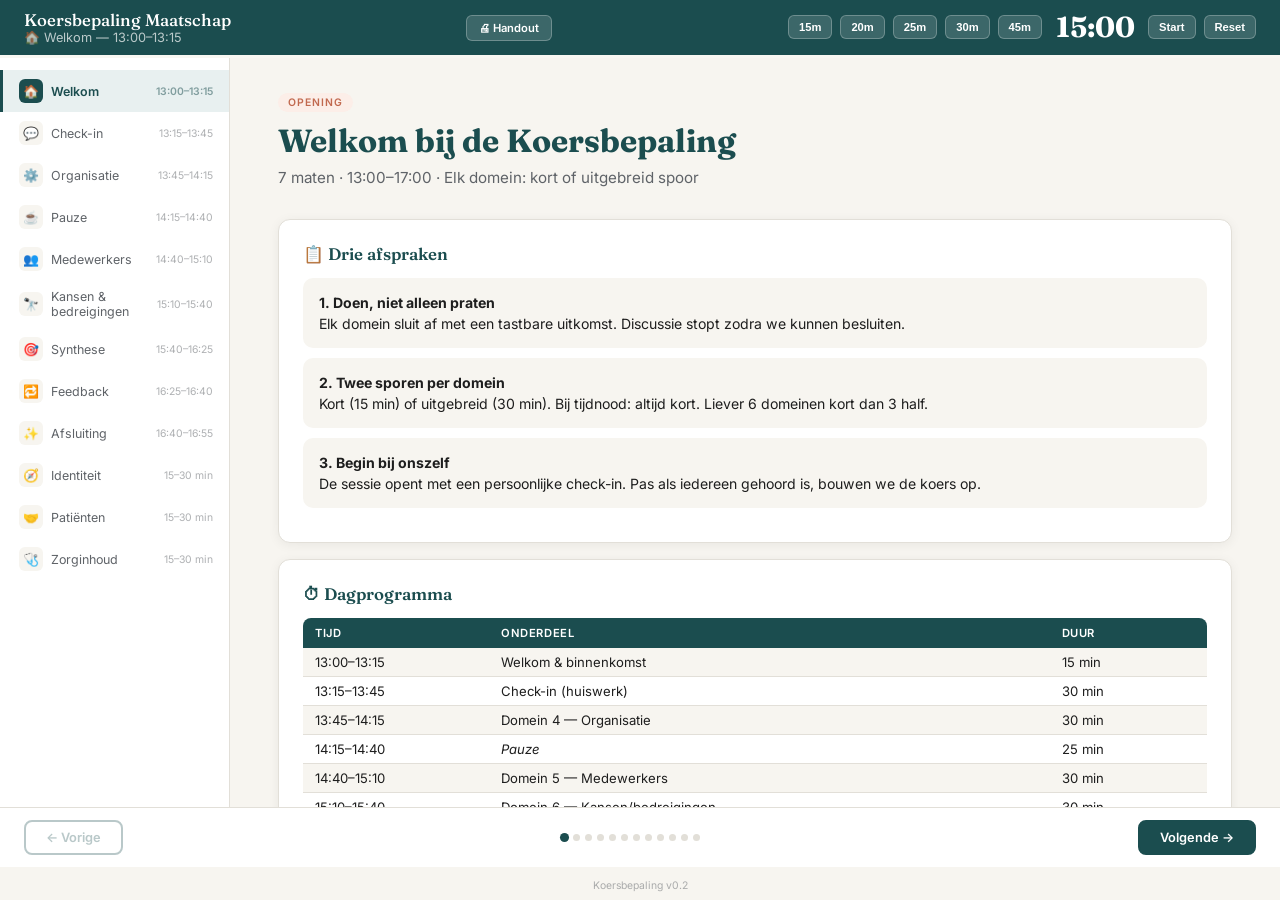
==== facilitatie-app.html @ 1324a3e9 "Move PDF handout to /api/handout.pdf to bypass Cloudflare cache Cloudflare was caching the old 404 r" ====
<!DOCTYPE html>
<html lang="nl">
<head>
<meta charset="UTF-8">
<meta name="viewport" content="width=device-width, initial-scale=1.0">
<title>Koersbepaling Maatschap</title>
<link rel="preconnect" href="https://fonts.googleapis.com">
<link href="https://fonts.googleapis.com/css2?family=Fraunces:ital,opsz,wght@0,9..144,300;0,9..144,500;0,9..144,700;1,9..144,400&family=Inter:wght@400;500;600&display=swap" rel="stylesheet">
<style>
:root {
  --bg: #F7F5F0;
  --bg-card: #FFFFFF;
  --primary: #1B4D4F;
  --primary-light: #E8F0F0;
  --accent: #C1694F;
  --accent-light: #FCEEE8;
  --text: #1E1E1E;
  --text-secondary: #5F6368;
  --border: #E2DFD8;
  --green: #2D7D46;
  --green-light: #E8F5EC;
  --red: #B83D3D;
  --red-light: #FDE8E8;
  --yellow: #B88D2D;
  --yellow-light: #FFF8E1;
  --radius: 12px;
  --shadow: 0 2px 12px rgba(0,0,0,0.06);
}
* { margin: 0; padding: 0; box-sizing: border-box; }
body {
  font-family: 'Inter', -apple-system, sans-serif;
  background: var(--bg);
  color: var(--text);
  height: 100vh;
  overflow: hidden;
  display: flex;
  flex-direction: column;
}

/* JOIN MODAL */
.modal-overlay {
  position: fixed; inset: 0; background: rgba(27,77,79,0.85);
  z-index: 10000; display: flex; align-items: center; justify-content: center;
}
.modal-overlay.hidden { display: none; }
.modal-box {
  background: white; border-radius: 20px; padding: 48px; text-align: center;
  max-width: 440px; width: 90%; box-shadow: 0 24px 64px rgba(0,0,0,0.3);
}
.modal-box h1 { font-family: 'Fraunces', serif; font-size: 1.8rem; color: var(--primary); margin-bottom: 8px; }
.modal-box p { color: var(--text-secondary); margin-bottom: 28px; font-size: 0.92rem; }
.name-grid {
  display: grid; grid-template-columns: 1fr 1fr; gap: 10px; margin-bottom: 16px;
}
.name-btn {
  padding: 14px; border-radius: 12px; border: 2px solid var(--border);
  background: white; font-family: 'Inter', sans-serif; font-size: 0.95rem;
  font-weight: 600; cursor: pointer; transition: all 0.2s;
  display: flex; align-items: center; gap: 10px; justify-content: center;
}
.name-btn:hover { border-color: var(--primary); background: var(--primary-light); }
.name-btn .dot { width: 14px; height: 14px; border-radius: 50%; flex-shrink: 0; }

/* TOP BAR */
.topbar {
  display: flex; align-items: center; justify-content: space-between;
  padding: 10px 24px; background: var(--primary); color: white; flex-shrink: 0; z-index: 100;
}
.topbar-left { display: flex; align-items: center; gap: 16px; }
.topbar-title { font-family: 'Fraunces', serif; font-size: 1.05rem; font-weight: 500; }
.topbar-section { font-size: 0.8rem; opacity: 0.7; }
.topbar-participants {
  display: flex; gap: 4px; align-items: center;
}
.participant-dot {
  width: 28px; height: 28px; border-radius: 50%; border: 2px solid rgba(255,255,255,0.4);
  display: flex; align-items: center; justify-content: center;
  font-size: 0.6rem; font-weight: 700; color: white; transition: all 0.3s;
}
.participant-dot.online { border-color: white; }
.participant-dot.offline { opacity: 0.35; }
.topbar-timer { display: flex; align-items: center; gap: 8px; }
.timer-display {
  font-family: 'Fraunces', serif; font-size: 1.8rem; font-weight: 700;
  min-width: 90px; text-align: center; line-height: 1;
}
.timer-display.warning { color: #FFB74D; }
.timer-display.danger { animation: pulse 1s ease-in-out infinite; color: #FF7043; }
@keyframes pulse { 0%,100% { opacity: 1; } 50% { opacity: 0.5; } }
.timer-btn {
  background: rgba(255,255,255,0.15); border: 1px solid rgba(255,255,255,0.25);
  color: white; padding: 5px 10px; border-radius: 6px; font-size: 0.7rem;
  font-weight: 600; cursor: pointer; transition: background 0.2s;
}
.timer-btn:hover { background: rgba(255,255,255,0.25); }
.timer-btn.active { background: var(--accent); border-color: var(--accent); }

/* PROGRESS BAR */
.progress-bar { height: 3px; background: rgba(255,255,255,0.15); flex-shrink: 0; }
.progress-fill { height: 100%; background: linear-gradient(90deg, #81C784, #FFB74D, #FF7043); transition: width 0.3s; }

/* MAIN */
.main { display: flex; flex: 1; overflow: hidden; }

/* SIDEBAR */
.sidebar {
  width: 230px; background: var(--bg-card); border-right: 1px solid var(--border);
  overflow-y: auto; flex-shrink: 0; padding: 12px 0;
}
.sidebar-item {
  display: flex; align-items: center; gap: 8px; padding: 9px 16px; cursor: pointer;
  transition: all 0.2s; font-size: 0.78rem; color: var(--text-secondary);
  border-left: 3px solid transparent;
}
.sidebar-item:hover { background: var(--primary-light); color: var(--primary); }
.sidebar-item.active { background: var(--primary-light); color: var(--primary); font-weight: 600; border-left-color: var(--primary); }
.sidebar-icon {
  width: 24px; height: 24px; border-radius: 6px; display: flex; align-items: center;
  justify-content: center; font-size: 0.8rem; flex-shrink: 0; background: var(--bg);
}
.sidebar-item.active .sidebar-icon { background: var(--primary); color: white; }
.sidebar-time { margin-left: auto; font-size: 0.65rem; opacity: 0.5; white-space: nowrap; }

/* CONTENT */
.content {
  flex: 1; overflow-y: auto; padding: 32px 48px; scroll-behavior: smooth;
}
.content::-webkit-scrollbar { width: 5px; }
.content::-webkit-scrollbar-thumb { background: var(--border); border-radius: 3px; }
.section-badge {
  display: inline-block; font-size: 0.65rem; font-weight: 600; text-transform: uppercase;
  letter-spacing: 0.1em; color: var(--accent); background: var(--accent-light);
  padding: 3px 10px; border-radius: 20px; margin-bottom: 10px;
}
.section-title {
  font-family: 'Fraunces', serif; font-size: 2rem; font-weight: 700;
  color: var(--primary); line-height: 1.2; margin-bottom: 6px;
}
.section-subtitle {
  font-size: 0.95rem; color: var(--text-secondary); line-height: 1.6;
  margin-bottom: 28px; max-width: 620px;
}

/* CARDS */
.card {
  background: var(--bg-card); border: 1px solid var(--border); border-radius: var(--radius);
  padding: 24px; margin-bottom: 16px; box-shadow: var(--shadow);
}
.card-title {
  font-family: 'Fraunces', serif; font-size: 1.05rem; font-weight: 600;
  color: var(--primary); margin-bottom: 14px; display: flex; align-items: center; gap: 8px;
}

/* SPOOR TOGGLE */
.spoor-toggle {
  display: flex; border-radius: 8px; overflow: hidden; border: 2px solid var(--primary); width: fit-content; margin-bottom: 20px;
}
.spoor-btn {
  padding: 8px 20px; border: none; cursor: pointer; font-family: 'Inter', sans-serif;
  font-size: 0.8rem; font-weight: 600; background: white; color: var(--primary); transition: all 0.2s;
}
.spoor-btn.active { background: var(--primary); color: white; }
.spoor-content { display: none; }
.spoor-content.active { display: block; }

/* STELLING */
.stelling {
  background: var(--bg); border-radius: 10px; padding: 14px 16px; margin-bottom: 10px;
  display: flex; align-items: center; gap: 14px; font-size: 0.88rem; line-height: 1.5;
}
.stelling-text { flex: 1; }
.vote-btns { display: flex; gap: 3px; flex-shrink: 0; }
.vote-btn {
  width: 40px; height: 36px; border-radius: 8px; border: 1px solid var(--border);
  background: white; cursor: pointer; font-size: 0.85rem; display: flex;
  flex-direction: column; align-items: center; justify-content: center;
  transition: all 0.15s; gap: 1px; line-height: 1;
}
.vote-btn:hover { transform: scale(1.1); }
.vote-btn .vote-count { font-size: 0.55rem; font-weight: 700; color: var(--text-secondary); }
.vote-btn.flash-up { background: var(--green-light); border-color: var(--green); }
.vote-btn.flash-down { background: var(--red-light); border-color: var(--red); }
.vote-btn.flash-side { background: var(--yellow-light); border-color: var(--yellow); }

/* STEPS */
.steps { list-style: none; counter-reset: step; }
.steps li {
  counter-increment: step; padding: 8px 0 8px 40px; position: relative;
  font-size: 0.88rem; line-height: 1.6; border-left: 2px solid var(--border); margin-left: 12px;
}
.steps li:last-child { border-left-color: transparent; }
.steps li::before {
  content: counter(step); position: absolute; left: -1px; top: 6px;
  transform: translateX(-50%); width: 24px; height: 24px; background: var(--primary);
  color: white; border-radius: 50%; font-size: 0.7rem; font-weight: 700;
  display: flex; align-items: center; justify-content: center;
}

/* PRINCIPLE BOX */
.principle-box {
  background: var(--primary-light); border: 2px dashed var(--primary);
  border-radius: var(--radius); padding: 16px 20px; margin-top: 14px;
}
.principle-box label {
  display: block; font-size: 0.7rem; font-weight: 600; text-transform: uppercase;
  letter-spacing: 0.08em; color: var(--primary); margin-bottom: 6px;
}
.principle-input {
  width: 100%; border: none; background: transparent; font-family: 'Fraunces', serif;
  font-size: 1rem; color: var(--primary); outline: none; resize: vertical; min-height: 50px; line-height: 1.5;
}
.principle-input::placeholder { color: rgba(27,77,79,0.3); }

/* SMART TABLE */
.smart-table { width: 100%; border-collapse: collapse; font-size: 0.82rem; }
.smart-table th {
  background: var(--primary); color: white; padding: 8px 12px; text-align: left;
  font-weight: 600; font-size: 0.7rem; text-transform: uppercase; letter-spacing: 0.05em;
}
.smart-table th:first-child { border-radius: 8px 0 0 0; }
.smart-table th:last-child { border-radius: 0 8px 0 0; }
.smart-table td { padding: 6px 12px; border-bottom: 1px solid var(--border); }
.smart-table td input {
  width: 100%; border: none; background: transparent; font-family: 'Inter', sans-serif;
  font-size: 0.82rem; padding: 3px 0; outline: none;
}
.smart-table td input:focus { background: var(--primary-light); border-radius: 4px; padding: 3px 5px; margin: -3px -5px; }
.smart-table tr:nth-child(even) td { background: var(--bg); }

/* NAVIGATION */
.nav-bar {
  display: flex; align-items: center; justify-content: space-between;
  padding: 12px 24px; background: var(--bg-card); border-top: 1px solid var(--border); flex-shrink: 0;
}
.nav-btn {
  display: flex; align-items: center; gap: 6px; padding: 8px 20px; border-radius: 8px;
  border: 2px solid var(--primary); background: white; color: var(--primary);
  font-family: 'Inter', sans-serif; font-size: 0.8rem; font-weight: 600; cursor: pointer; transition: all 0.2s;
}
.nav-btn:hover { background: var(--primary-light); }
.nav-btn.primary { background: var(--primary); color: white; }
.nav-btn.primary:hover { background: #164042; }
.nav-btn:disabled { opacity: 0.3; cursor: not-allowed; }
.nav-dots { display: flex; gap: 5px; }
.nav-dot {
  width: 7px; height: 7px; border-radius: 50%; background: var(--border); cursor: pointer; transition: all 0.2s;
}
.nav-dot.active { background: var(--primary); transform: scale(1.3); }

/* STICKY NOTES */
.sticky-zone {
  display: flex; flex-wrap: wrap; gap: 10px; padding: 14px;
  background: var(--bg); border-radius: var(--radius); min-height: 100px; margin-top: 10px;
}
.sticky-note {
  width: 150px; min-height: 100px; padding: 10px; border-radius: 3px;
  font-size: 0.75rem; line-height: 1.4; box-shadow: 2px 2px 6px rgba(0,0,0,0.1);
  position: relative; display: flex; flex-direction: column;
}
.sticky-note .sticky-author {
  font-size: 0.6rem; font-weight: 700; margin-bottom: 4px; opacity: 0.7;
}
.sticky-note textarea {
  width: 100%; flex: 1; min-height: 60px; border: none; background: transparent;
  font-family: 'Inter', sans-serif; font-size: 0.75rem; resize: none; outline: none; line-height: 1.4;
}
.sticky-note .sticky-delete {
  position: absolute; top: 2px; right: 4px; background: none; border: none;
  font-size: 0.7rem; cursor: pointer; opacity: 0.3; color: inherit;
}
.sticky-note .sticky-delete:hover { opacity: 0.8; }
.sticky-add {
  width: 150px; min-height: 100px; border: 2px dashed var(--border); border-radius: 3px;
  display: flex; align-items: center; justify-content: center; cursor: pointer;
  font-size: 1.5rem; color: var(--border); transition: all 0.2s;
}
.sticky-add:hover { border-color: var(--primary); color: var(--primary); }

/* FLOW STEPS */
.flow-step {
  position: relative; padding-left: 40px; margin-bottom: 0;
}
.flow-step::before {
  content: attr(data-step); position: absolute; left: 0; top: 0;
  width: 30px; height: 30px; border-radius: 50%; background: var(--primary);
  color: white; font-size: 0.75rem; font-weight: 700;
  display: flex; align-items: center; justify-content: center;
}
.flow-step.step-done::before { background: var(--green); content: '✓'; }
.flow-connector {
  width: 2px; height: 24px; background: var(--border); margin-left: 14px;
}
.flow-connector.active { background: var(--primary); }
.tension-card {
  background: var(--accent-light); border: 1px solid #E8C4B5; border-radius: var(--radius);
  padding: 16px 20px; margin-bottom: 10px;
}
.tension-card .tension-label {
  font-size: 0.7rem; font-weight: 600; text-transform: uppercase; letter-spacing: 0.08em;
  color: var(--accent); margin-bottom: 6px;
}
.principle-split {
  display: grid; grid-template-columns: 1fr 1fr; gap: 16px;
}
.principle-card {
  border-radius: var(--radius); padding: 20px; border: 2px dashed;
}
.principle-card.org { background: var(--primary-light); border-color: var(--primary); }
.principle-card.fin { background: var(--yellow-light); border-color: var(--yellow); }
.principle-card.mw-wg { background: var(--accent-light); border-color: var(--accent); }
.principle-card.mw-on { background: var(--green-light); border-color: var(--green); }
.principle-card.kb-int { background: var(--primary-light); border-color: var(--primary); }
.principle-card.kb-ext { background: var(--accent-light); border-color: var(--accent); }
.principle-card label {
  display: block; font-size: 0.7rem; font-weight: 600; text-transform: uppercase;
  letter-spacing: 0.08em; margin-bottom: 6px;
}
.principle-card.org label { color: var(--primary); }
.principle-card.fin label { color: var(--yellow); }
.principle-card.mw-wg label { color: var(--accent); }
.principle-card.mw-on label { color: var(--green); }
.principle-card.kb-int label { color: var(--primary); }
.principle-card.kb-ext label { color: var(--accent); }
.principle-card textarea {
  width: 100%; border: none; background: transparent; font-family: 'Fraunces', serif;
  font-size: 1rem; outline: none; resize: vertical; min-height: 50px; line-height: 1.5;
}
.principle-card.org textarea { color: var(--primary); }
.principle-card.fin textarea { color: #7A6520; }
.principle-card.mw-wg textarea { color: var(--accent); }
.principle-card.mw-on textarea { color: var(--green); }
.principle-card.kb-int textarea { color: var(--primary); }
.principle-card.kb-ext textarea { color: var(--accent); }
.mini-smart { width: 100%; border-collapse: collapse; font-size: 0.8rem; margin-top: 10px; }
.mini-smart th {
  background: var(--accent); color: white; padding: 7px 10px; text-align: left;
  font-weight: 600; font-size: 0.68rem; text-transform: uppercase; letter-spacing: 0.04em;
}
.mini-smart th:first-child { border-radius: 6px 0 0 0; }
.mini-smart th:last-child { border-radius: 0 6px 0 0; }
.mini-smart td { padding: 5px 10px; border-bottom: 1px solid var(--border); }
.mini-smart td input {
  width: 100%; border: none; background: transparent; font-family: 'Inter', sans-serif;
  font-size: 0.8rem; padding: 2px 0; outline: none;
}
.mini-smart td input:focus { background: var(--accent-light); border-radius: 3px; padding: 2px 4px; }
.vote-hint {
  display: inline-block; font-size: 0.68rem; color: var(--text-secondary); background: var(--bg);
  padding: 3px 8px; border-radius: 6px; margin-bottom: 10px;
}

/* PAUZE */
.pauze-screen {
  display: flex; flex-direction: column; align-items: center; justify-content: center;
  min-height: 50vh; text-align: center;
}
.pauze-icon { font-size: 3.5rem; margin-bottom: 20px; }
.pauze-title { font-family: 'Fraunces', serif; font-size: 2.5rem; font-weight: 700; color: var(--primary); margin-bottom: 10px; }
.pauze-sub { font-size: 1.1rem; color: var(--text-secondary); }

/* CHECKIN GRID */
.checkin-grid { display: grid; grid-template-columns: repeat(auto-fill, minmax(260px, 1fr)); gap: 14px; margin-top: 14px; }
.checkin-q { background: var(--bg); border-radius: 10px; padding: 16px; }
.checkin-q .q-num { font-family: 'Fraunces', serif; font-size: 1.3rem; font-weight: 700; color: var(--accent); margin-bottom: 4px; }
.checkin-q .q-text { font-size: 0.85rem; line-height: 1.5; color: var(--text-secondary); }

/* REMINDER */
.reminder {
  display: flex; align-items: flex-start; gap: 10px; padding: 14px 16px;
  background: var(--yellow-light); border-radius: 10px; border-left: 4px solid var(--yellow);
  font-size: 0.82rem; line-height: 1.5; margin-bottom: 16px;
}
.reminder-icon { font-size: 1.1rem; flex-shrink: 0; margin-top: 1px; }

/* OUTCOME BOX */
.outcome-box {
  background: var(--green-light); border-radius: 10px; padding: 14px 16px; margin-top: 16px;
  display: flex; align-items: flex-start; gap: 8px;
}
.outcome-box .outcome-icon { font-size: 1rem; flex-shrink: 0; margin-top: 2px; }
.outcome-box .outcome-text { font-size: 0.84rem; line-height: 1.5; color: var(--green); font-weight: 500; }

/* BEEP OVERLAY */
.beep-overlay {
  display: none; position: fixed; inset: 0; background: rgba(193,105,79,0.92);
  z-index: 9999; flex-direction: column; align-items: center; justify-content: center;
  color: white; cursor: pointer;
}
.beep-overlay.show { display: flex; }
.beep-overlay .beep-text { font-family: 'Fraunces', serif; font-size: 2.5rem; font-weight: 700; margin-bottom: 10px; }
.beep-overlay .beep-sub { font-size: 1rem; opacity: 0.8; }

/* LIVE INDICATOR */
.live-dot {
  width: 8px; height: 8px; border-radius: 50%; background: #4CAF50; display: inline-block;
  margin-right: 6px; animation: livePulse 2s ease-in-out infinite;
}
@keyframes livePulse { 0%,100% { opacity: 1; } 50% { opacity: 0.4; } }

/* RESPONSIVE — TABLET (iPad) */
@media (max-width: 1024px) {
  .sidebar { width: 180px; }
  .sidebar-item { font-size: 0.72rem; padding: 8px 12px; }
  .sidebar-time { display: none; }
  .content { padding: 24px 28px; }
}

@media (max-width: 900px) {
  .sidebar { display: none; }
  .content { padding: 20px; }
  .section-title { font-size: 1.6rem; }
  .timer-display { font-size: 1.4rem; }
}

/* RESPONSIVE — SMALL TABLET / LARGE PHONE */
@media (max-width: 768px) {
  .content [style*="grid-template-columns"] { grid-template-columns: 1fr !important; }
  .topbar { padding: 8px 14px; flex-wrap: wrap; gap: 6px; }
  .topbar-left { min-width: 0; }
  .topbar-title { font-size: 0.9rem; white-space: nowrap; overflow: hidden; text-overflow: ellipsis; max-width: 180px; }
  .topbar-section { font-size: 0.7rem; white-space: nowrap; overflow: hidden; text-overflow: ellipsis; max-width: 200px; }
  .topbar-timer { gap: 4px; flex-wrap: wrap; justify-content: flex-end; }
  .timer-btn { padding: 4px 8px; font-size: 0.65rem; }
  .timer-display { font-size: 1.2rem; min-width: 70px; }

  .content { padding: 16px; }
  .section-title { font-size: 1.4rem; margin-bottom: 4px; }
  .section-subtitle { font-size: 0.85rem; margin-bottom: 18px; }

  .card { padding: 16px; margin-bottom: 12px; }
  .card-title { font-size: 0.95rem; margin-bottom: 10px; }

  .stelling { padding: 10px 12px; gap: 10px; font-size: 0.82rem; flex-wrap: wrap; }
  .vote-btns { width: 100%; justify-content: flex-start; gap: 6px; }
  .vote-btn { width: 52px; height: 32px; flex-direction: row; gap: 4px; }

  .principle-split { grid-template-columns: 1fr; }
  .principle-card { padding: 14px; }

  .sticky-note { width: 130px; min-height: 85px; }
  .sticky-add { width: 130px; min-height: 85px; }
  .sticky-zone { padding: 10px; gap: 8px; }

  .smart-table { font-size: 0.72rem; }
  .smart-table th { padding: 6px 8px; font-size: 0.62rem; }
  .smart-table td { padding: 4px 8px; }
  .smart-table td input { font-size: 0.72rem; }

  .mini-smart { font-size: 0.7rem; }
  .mini-smart th { padding: 5px 6px; font-size: 0.6rem; }
  .mini-smart td { padding: 4px 6px; }
  .mini-smart td input { font-size: 0.7rem; }

  .nav-bar { padding: 10px 14px; }
  .nav-btn { padding: 7px 14px; font-size: 0.75rem; }
  .nav-dots { gap: 4px; }
  .nav-dot { width: 6px; height: 6px; }

  .checkin-grid { grid-template-columns: 1fr 1fr; gap: 10px; }

  .reminder { padding: 10px 12px; font-size: 0.78rem; }

  .flow-step { padding-left: 34px; }
  .flow-step::before { width: 26px; height: 26px; font-size: 0.7rem; }
  .flow-connector { margin-left: 12px; }

  .pauze-title { font-size: 1.8rem; }
  .pauze-icon { font-size: 2.5rem; }
}

/* RESPONSIVE — PHONE */
@media (max-width: 480px) {
  body { height: 100dvh; }
  .content [style*="padding-left:40px"] { padding-left: 10px !important; }
  .content [style*="padding-left: 40px"] { padding-left: 10px !important; }

  .topbar { padding: 6px 10px; }
  .topbar-title { font-size: 0.8rem; max-width: 130px; }
  .topbar-section { font-size: 0.65rem; max-width: 150px; }
  .topbar-timer { gap: 3px; }
  .timer-btn { padding: 3px 6px; font-size: 0.6rem; border-radius: 4px; }
  .timer-display { font-size: 1.1rem; min-width: 60px; }

  .content { padding: 12px 10px; }
  .section-badge { font-size: 0.6rem; padding: 2px 8px; }
  .section-title { font-size: 1.2rem; }
  .section-subtitle { font-size: 0.8rem; margin-bottom: 14px; }

  .card { padding: 12px; border-radius: 10px; }
  .card-title { font-size: 0.88rem; gap: 6px; }

  .stelling { padding: 10px; gap: 8px; font-size: 0.78rem; border-radius: 8px; }
  .stelling-text { font-size: 0.78rem; }
  .vote-btn { width: 48px; height: 30px; border-radius: 6px; font-size: 0.75rem; }

  .spoor-toggle { width: 100%; }
  .spoor-btn { flex: 1; padding: 8px 12px; font-size: 0.75rem; text-align: center; }

  .principle-box { padding: 12px 14px; }
  .principle-input { font-size: 0.9rem; min-height: 40px; }

  .sticky-note { width: 110px; min-height: 75px; padding: 8px; }
  .sticky-note textarea { font-size: 0.7rem; min-height: 50px; }
  .sticky-add { width: 110px; min-height: 75px; font-size: 1.2rem; }
  .sticky-zone { padding: 8px; gap: 6px; min-height: 80px; }

  .smart-table-wrap { overflow-x: auto; -webkit-overflow-scrolling: touch; margin: 0 -12px; padding: 0 12px; }
  .smart-table { min-width: 500px; }

  .steps li { padding: 6px 0 6px 34px; font-size: 0.8rem; }
  .steps li::before { width: 22px; height: 22px; font-size: 0.65rem; }

  .nav-bar { padding: 8px 10px; gap: 6px; }
  .nav-btn { padding: 6px 12px; font-size: 0.7rem; border-width: 1.5px; }
  .nav-dots { gap: 3px; overflow: hidden; max-width: 120px; flex-wrap: wrap; justify-content: center; }
  .nav-dot { width: 5px; height: 5px; }

  .checkin-grid { grid-template-columns: 1fr; gap: 8px; }
  .checkin-q { padding: 12px; }
  .checkin-q .q-num { font-size: 1.1rem; }
  .checkin-q .q-text { font-size: 0.8rem; }

  .reminder { gap: 8px; font-size: 0.75rem; }
  .outcome-box { padding: 10px 12px; }
  .outcome-box .outcome-text { font-size: 0.78rem; }

  .beep-overlay .beep-text { font-size: 1.8rem; }
  .beep-overlay .beep-sub { font-size: 0.85rem; }

  .pauze-title { font-size: 1.5rem; }
  .pauze-sub { font-size: 0.9rem; }
  .pauze-icon { font-size: 2rem; margin-bottom: 12px; }

  .flow-step { padding-left: 30px; }
  .flow-step::before { width: 24px; height: 24px; font-size: 0.65rem; }
  .flow-connector { margin-left: 11px; height: 18px; }
}
</style>
</head>
<body>

<!-- BEEP OVERLAY -->
<div class="beep-overlay" id="beepOverlay" onclick="dismissBeep()">
  <div class="beep-text">Tijd is om!</div>
  <div class="beep-sub">Klik om door te gaan</div>
</div>

<!-- TOP BAR -->
<div class="topbar">
  <div class="topbar-left">
    <div>
      <div class="topbar-title">Koersbepaling Maatschap</div>
      <div class="topbar-section" id="topbarSection">Welkom</div>
    </div>
  </div>
  <div style="display:flex;align-items:center;gap:12px;">
    <a href="/api/handout.pdf" target="_blank" class="timer-btn" style="background:rgba(255,255,255,0.15);color:white;text-decoration:none;padding:5px 12px;">🖨 Handout</a>
  </div>
  <div class="topbar-timer">
    <button class="timer-btn" onclick="setTimer(15)">15m</button>
    <button class="timer-btn" onclick="setTimer(20)">20m</button>
    <button class="timer-btn" onclick="setTimer(25)">25m</button>
    <button class="timer-btn" onclick="setTimer(30)">30m</button>
    <button class="timer-btn" onclick="setTimer(45)">45m</button>
    <div class="timer-display" id="timerDisplay">--:--</div>
    <button class="timer-btn" id="timerToggle" onclick="toggleTimer()">Start</button>
    <button class="timer-btn" onclick="resetTimer()">Reset</button>
  </div>
</div>
<div class="progress-bar"><div class="progress-fill" id="progressFill" style="width:0%"></div></div>

<!-- MAIN -->
<div class="main">
  <div class="sidebar" id="sidebar"></div>
  <div class="content" id="content"></div>
</div>

<!-- NAV BAR -->
<div class="nav-bar">
  <button class="nav-btn" id="prevBtn" onclick="navigate(-1)">← Vorige</button>
  <div class="nav-dots" id="navDots"></div>
  <button class="nav-btn primary" id="nextBtn" onclick="navigate(1)">Volgende →</button>
</div>

<script>
const STICKY_COLORS = {
  yellow: '#FFF9C4', green: '#C8E6C9', blue: '#BBDEFB',
  pink: '#F8BBD0', orange: '#FFE0B2', purple: '#E1BEE7'
};

// ===== STATE (localStorage) =====
let currentSection = 0;
let timerSeconds = 0;
let timerRunning = false;
let timerInterval = null;
let timerOriginal = 0;
let focusedInput = null;

let state = (() => {
  try {
    const s = localStorage.getItem('heidedag-state');
    return s ? JSON.parse(s) : { votes: {}, stickies: {}, texts: {}, version: 0 };
  } catch(e) { return { votes: {}, stickies: {}, texts: {}, version: 0 }; }
})();

let serverAvailable = false;

function save() {
  localStorage.setItem('heidedag-state', JSON.stringify(state));
}

function serverPush(update) {
  fetch('/api/update', {
    method: 'POST',
    headers: { 'Content-Type': 'application/json' },
    body: JSON.stringify(update)
  }).then(r => { if (r.ok) serverAvailable = true; })
    .catch(() => { serverAvailable = false; });
}

async function initFromServer() {
  try {
    const r = await fetch('/api/state');
    if (!r.ok) return;
    const remote = await r.json();
    serverAvailable = true;
    if (Object.keys(remote.votes || {}).length || Object.keys(remote.stickies || {}).length || Object.keys(remote.texts || {}).length) {
      state = remote;
      save();
    }
  } catch(e) {
    serverAvailable = false;
  }
}

// ===== SECTIONS DATA =====
const sections = [
{
  id:'welkom', icon:'🏠', title:'Welkom', time:'13:00–13:15', minutes:15,
  render: () => `
    <div class="section-badge">Opening</div>
    <div class="section-title">Welkom bij de Koersbepaling</div>
    <div class="section-subtitle">7 maten · 13:00–17:00 · Elk domein: kort of uitgebreid spoor</div>
    <div class="card">
      <div class="card-title">📋 Drie afspraken</div>
      <div class="stelling"><div class="stelling-text"><strong>1. Doen, niet alleen praten</strong><br>Elk domein sluit af met een tastbare uitkomst. Discussie stopt zodra we kunnen besluiten.</div></div>
      <div class="stelling"><div class="stelling-text"><strong>2. Twee sporen per domein</strong><br>Kort (15 min) of uitgebreid (30 min). Bij tijdnood: altijd kort. Liever 6 domeinen kort dan 3 half.</div></div>
      <div class="stelling"><div class="stelling-text"><strong>3. Begin bij onszelf</strong><br>De sessie opent met een persoonlijke check-in. Pas als iedereen gehoord is, bouwen we de koers op.</div></div>
    </div>
    <div class="card">
      <div class="card-title">⏱ Dagprogramma</div>
      <table class="smart-table">
        <tr><th>Tijd</th><th>Onderdeel</th><th>Duur</th></tr>
        <tr><td>13:00–13:15</td><td>Welkom & binnenkomst</td><td>15 min</td></tr>
        <tr><td>13:15–13:45</td><td>Check-in (huiswerk)</td><td>30 min</td></tr>
        <tr><td>13:45–14:15</td><td>Domein 4 — Organisatie</td><td>30 min</td></tr>
        <tr><td>14:15–14:40</td><td><em>Pauze</em></td><td>25 min</td></tr>
        <tr><td>14:40–15:10</td><td>Domein 5 — Medewerkers</td><td>30 min</td></tr>
        <tr><td>15:10–15:40</td><td>Domein 6 — Kansen/bedreigingen</td><td>30 min</td></tr>
        <tr><td>15:40–16:25</td><td>Synthese & actiepunten</td><td>45 min</td></tr>
        <tr><td>16:25–16:40</td><td>Feedbackafspraken</td><td>15 min</td></tr>
        <tr><td>16:40–16:55</td><td>Afsluiting</td><td>15 min</td></tr>
        <tr style="color:var(--text-secondary);font-style:italic;"><td></td><td>Reserve: Identiteit · Patiënten · Zorginhoud</td><td>optioneel</td></tr>
      </table>
    </div>
    <div class="reminder"><span class="reminder-icon">📱</span><div>Telefoons op stil. Eén device in het midden voor audio-opname.</div></div>
`
},
{
  id:'checkin', icon:'💬', title:'Check-in', time:'13:15–13:45', minutes:30,
  render: () => `
    <div class="section-badge">Opening</div>
    <div class="section-title">Persoonlijke Check-in</div>
    <div class="section-subtitle">Max. 3 minuten per persoon. De rest luistert — geen discussie, wel kort doorvragen.</div>
    <div class="card">
      <div class="card-title">📝 De vijf vragen</div>
      <div class="checkin-grid">
        <div class="checkin-q"><div class="q-num">1</div><div class="q-text">Hoe zit jij er nu in — wat geeft je energie?</div></div>
        <div class="checkin-q"><div class="q-num">2</div><div class="q-text">Wat is voor jou een energie-drain?</div></div>
        <div class="checkin-q"><div class="q-num">3</div><div class="q-text">Wat heb jij van de maatschap nodig?</div></div>
        <div class="checkin-q"><div class="q-num">4</div><div class="q-text">Hoe ziet jouw ideale werkdag eruit?</div></div>
        <div class="checkin-q"><div class="q-num">5</div><div class="q-text">Wat zou je de maatschap willen vragen dat je nu nog niet vraagt?</div></div>
      </div>
    </div>
    <div class="card">
      <div class="card-title">🔖 Terugkerende thema's — plak je sticky notes</div>
      ${stickyZone('checkin-themes', 'yellow')}
    </div>
    ${outcomeBox('Gedeeld beeld van waar iedereen staat — basis voor de rest van de dag')}`
},
{
  id:'organisatie', icon:'⚙️', title:'Organisatie', time:'13:45–14:15', minutes:30,
  render: () => `
    <div class="section-badge">Domein 4</div>
    <div class="section-title">Organisatie & processen</div>
    <div class="section-subtitle">Van triage tot ICT, kwaliteit tot veiligheid. En: de financiële koers.</div>

    <div class="card">

      <!-- STAP 1 -->
      <div class="flow-step" data-step="1">
        <div class="card-title" style="margin-bottom:4px;">Stem: hoe werken wij eigenlijk?</div>
        <div class="vote-hint">Wees eerlijk, niet beleefd. Deze stellingen zijn bewust scherp geformuleerd om het gesprek open te breken.</div>
      </div>
      <div style="padding-left:40px;">
        ${stelling('o-l1', 'Wij zijn een reactieve praktijk — we blussen brandjes in plaats van ze te voorkomen.')}
        ${stelling('o-l2', 'Onze pragmatische aanpak werkt prima — we hoeven geen groot plan om goede zorg te leveren.')}
        ${stelling('o-l3', 'We bezuinigen op plekken waar we eigenlijk zouden moeten investeren.')}
        ${stelling('o-l4', 'Met slimmere IT-keuzes zouden we merkbaar meer tijd overhouden voor de patiënt.')}
        ${stelling('o-l5', 'Er zit meer werkplezier in deze praktijk dan we er nu uithalen.')}
        ${stelling('o-l6', 'Als we nu de juiste organisatorische keuzes maken, kunnen we over twee jaar een wezenlijk betere praktijk zijn.')}
        ${stelling('o-l7', 'We zijn duurzaam, maar het mag geen geld kosten.')}
        ${stelling('o-l8', 'Onze dagstructuur klopt.')}
      </div>

      <div class="flow-connector active"></div>

      <!-- STAP 2 -->
      <div class="flow-step" data-step="2">
        <div class="card-title" style="margin-bottom:4px;">Waar zit de spanning?</div>
        <p style="font-size:0.82rem;color:var(--text-secondary);">Bekijk de stemresultaten. Waar lopen de meningen het meest uiteen? En waar zijn jullie het juist roerend eens? Plak een sticky per spanningspunt.</p>
      </div>
      <div style="padding-left:40px;">
        ${stickyZone('org-spanningen-l', 'orange')}
      </div>

      <div class="flow-connector active"></div>

      <!-- STAP 3 -->
      <div class="flow-step" data-step="3">
        <div class="card-title" style="margin-bottom:4px;">Van spanning → verbeterpunt</div>
        <p style="font-size:0.82rem;color:var(--text-secondary);margin-bottom:8px;">Kies de 2–3 belangrijkste spanningspunten. Maak ze concreet: wie pakt het op, wanneer klaar?</p>
      </div>
      <div style="padding-left:40px;">
        <table class="mini-smart">
          <tr><th style="width:35%">Verbeterpunt</th><th style="width:25%">Eigenaar</th><th style="width:20%">Deadline</th><th style="width:20%">Hoe meten?</th></tr>
          <tr><td><input type="text" placeholder="bijv. Regie-arts structuur invoeren" data-sync="org-vp-1"></td><td><input type="text" placeholder="..." data-sync="org-vp-eig-1"></td><td><input type="text" placeholder="..." data-sync="org-vp-dl-1"></td><td><input type="text" placeholder="..." data-sync="org-vp-meet-1"></td></tr>
          <tr><td><input type="text" placeholder="bijv. AI-tools evalueren" data-sync="org-vp-2"></td><td><input type="text" placeholder="..." data-sync="org-vp-eig-2"></td><td><input type="text" placeholder="..." data-sync="org-vp-dl-2"></td><td><input type="text" placeholder="..." data-sync="org-vp-meet-2"></td></tr>
          <tr><td><input type="text" placeholder="bijv. Incidentbespreking maandelijks" data-sync="org-vp-3"></td><td><input type="text" placeholder="..." data-sync="org-vp-eig-3"></td><td><input type="text" placeholder="..." data-sync="org-vp-dl-3"></td><td><input type="text" placeholder="..." data-sync="org-vp-meet-3"></td></tr>
        </table>
      </div>

      <div class="flow-connector active"></div>

      <!-- STAP 4 -->
      <div class="flow-step" data-step="4">
        <div class="card-title" style="margin-bottom:4px;">Destilleer de principes</div>
        <p style="font-size:0.82rem;color:var(--text-secondary);margin-bottom:12px;">Welk overkoepelend principe vloeit voort uit de stemmen, de discussie en de verbeterpunten? Één voor organisatie, één voor financiën.</p>
      </div>
      <div style="padding-left:40px;">
        <div class="principle-split">
          <div class="principle-card org">
            <label>⚙️ Organisatieprincipe</label>
            <textarea placeholder="bijv. &quot;Wij organiseren zo dat elke arts structureel rust heeft — via regie-arts, goede triage en slim gebruik van digitale tools.&quot;" data-sync="principle-org-org-l" oninput="onTextInput(this)" onfocus="focusedInput=this.dataset.sync" onblur="focusedInput=null;flushText(this)"></textarea>
          </div>
          <div class="principle-card fin">
            <label>💰 Financieel principe</label>
            <textarea placeholder="bijv. &quot;Wij investeren in wat direct bijdraagt aan de kwaliteit van zorg en het werkplezier van ons team.&quot;" data-sync="principle-org-fin-l" oninput="onTextInput(this)" onfocus="focusedInput=this.dataset.sync" onblur="focusedInput=null;flushText(this)"></textarea>
          </div>
        </div>
      </div>

    </div>

    <div class="reminder" style="margin-top:16px;">
      <span class="reminder-icon">💡</span>
      <div><strong>Tip:</strong> een goed principe begint met "Wij..." en beschrijft gedrag dat je kunt toetsen. Niet "we vinden kwaliteit belangrijk" maar "wij bespreken elk incident binnen een week in het team".</div>
    </div>

    ${outcomeBox('2–3 verbeterpunten met eigenaar + één organisatieprincipe + één financieel principe')}`
},
{
  id:'pauze', icon:'☕', title:'Pauze', time:'14:15–14:40', minutes:25,
  render: () => `<div class="pauze-screen"><div class="pauze-icon">☕</div><div class="pauze-title">Pauze</div><div class="pauze-sub">14:15–14:40 · 25 minuten — even naar buiten, bewegen, koffie</div></div>`
},
{
  id:'medewerkers', icon:'👥', title:'Medewerkers', time:'14:40–15:10', minutes:30,
  render: () => `
    <div class="section-badge">Domein 5</div>
    <div class="section-title">Medewerkers</div>
    <div class="section-subtitle">Wat voor werkgever willen we zijn? Visie en cultuur, niet individuele personen.</div>
    <div class="card">

      <!-- STAP 1 -->
      <div class="flow-step" data-step="1">
        <div class="card-title" style="margin-bottom:4px;">Individueel nadenken (5 min)</div>
        <p style="font-size:0.82rem;color:var(--text-secondary);margin-bottom:10px;">Lees de vragen in stilte. Plak per vraag een sticky met jouw kernantwoord. Geen discussie — eerst nadenken.</p>
      </div>
      <div style="padding-left:40px;">
        <div style="background:var(--bg);border-radius:10px;padding:14px 16px;margin-bottom:10px;">
          <ul style="list-style:none;padding:0;font-size:0.85rem;line-height:2;">
            <li><strong>1.</strong> Wat voor werkgever willen we zijn — en is dat ook hoe onze medewerkers ons ervaren?</li>
            <li><strong>2.</strong> Geven wij medewerkers voldoende ruimte en vertrouwen om eigenaarschap te nemen — en durven zij dat ook te pakken?</li>
            <li><strong>3.</strong> Hoe houden we ons team scherp en geïnspireerd — door nascholing, teambuilding, extra beloning, of iets anders?</li>
            <li><strong>4.</strong> Streven wij naar een team waar verschillende mensen zich thuis voelen, of zoeken we juist gelijkgestemden?</li>
            <li><strong>5.</strong> Hoe herkennen we op tijd dat iemand niet op de juiste plek zit — en wat doen we dan?</li>
          </ul>
        </div>
        ${stickyZone('mw-lang', 'orange')}
      </div>

      <div class="flow-connector active"></div>

      <!-- STAP 2 -->
      <div class="flow-step" data-step="2">
        <div class="card-title" style="margin-bottom:4px;">Scan & selecteer (3 min)</div>
        <p style="font-size:0.82rem;color:var(--text-secondary);">Lees alle stickies. Waar zijn jullie het eens? Parkeer die. Kies de <strong>2 vragen</strong> waar de meeste spanning zit.</p>
      </div>

      <div class="flow-connector active"></div>

      <!-- STAP 3 -->
      <div class="flow-step" data-step="3">
        <div class="card-title" style="margin-bottom:4px;">Diepte op 2 vragen (15 min)</div>
        <p style="font-size:0.82rem;color:var(--text-secondary);">Bespreek alleen de 2 vragen waar het schuurt. Doel: tot een principe komen per vraag.</p>
      </div>

      <div class="flow-connector active"></div>

      <!-- STAP 4 -->
      <div class="flow-step" data-step="4">
        <div class="card-title" style="margin-bottom:4px;">Principes invullen (7 min)</div>
        <p style="font-size:0.82rem;color:var(--text-secondary);margin-bottom:12px;">Vat samen: wat geven wij als werkgever, en wat verwachten wij terug?</p>
      </div>

    </div>
    <div class="card">
      <div class="card-title">📝 Formuleer de principes</div>
      <div class="principle-split">
        <div class="principle-card mw-wg">
          <label>👥 Wij geven</label>
          <textarea placeholder="Wij bieden onze medewerkers..." data-sync="principle-mw-wg" oninput="onTextInput(this)" onfocus="focusedInput=this.dataset.sync" onblur="focusedInput=null;flushText(this)"></textarea>
        </div>
        <div class="principle-card mw-on">
          <label>🎯 Wij verwachten</label>
          <textarea placeholder="Van onze medewerkers verwachten wij..." data-sync="principle-mw-on" oninput="onTextInput(this)" onfocus="focusedInput=this.dataset.sync" onblur="focusedInput=null;flushText(this)"></textarea>
        </div>
      </div>
    </div>
    ${outcomeBox('Één principe over wat wij geven + één principe over wat wij verwachten')}`
},
{
  id:'kansen', icon:'🔭', title:'Kansen & bedreigingen', time:'15:10–15:40', minutes:30,
  render: () => `
    <div class="section-badge">Domein 6</div>
    <div class="section-title">Kansen & bedreigingen</div>
    <div class="section-subtitle">Welke externe én interne ontwikkelingen raken ons — in de samenleving, de zorg én binnen onze eigen maatschap?</div>
    <div class="card">
      <ol class="steps">
        <li><strong>Post-its (8 min):</strong> groen = kans, roze = bedreiging — apart voor intern en extern</li>
        <li><strong>Clusteren (8 min)</strong></li>
        <li><strong>Bespreking (10 min):</strong> top 2 + top 2 per categorie. Wat vraagt dit van onze koers?</li>
      </ol>

      <p style="font-size:0.78rem;font-weight:600;text-transform:uppercase;letter-spacing:0.08em;color:var(--primary);margin:18px 0 8px;">🏠 Intern — binnen de maatschap & praktijk</p>
      <div class="reminder" style="margin-bottom:10px;"><span class="reminder-icon">💡</span><div><strong>Denk aan:</strong> samenwerking maten, taakverdeling, werkdruk, cultuur, opvolging, ICT-volwassenheid, financiële ruimte.</div></div>
      <div style="display:grid;grid-template-columns:1fr 1fr;gap:14px;">
        <div><strong style="font-size:0.75rem;color:var(--green);">🟢 Kansen</strong>${stickyZone('k2-int-kansen', 'green')}</div>
        <div><strong style="font-size:0.75rem;color:var(--red);">🔴 Bedreigingen</strong>${stickyZone('k2-int-bedreig', 'pink')}</div>
      </div>

      <p style="font-size:0.78rem;font-weight:600;text-transform:uppercase;letter-spacing:0.08em;color:var(--primary);margin:18px 0 8px;">🌍 Extern — zorg, samenleving & maatschappelijke ontwikkelingen</p>
      <div class="reminder" style="margin-bottom:10px;"><span class="reminder-icon">💡</span><div><strong>Denk aan:</strong> AI, leefstijlgeneeskunde, samenwerking welzijn, wijkfinanciering, taakdelegatie VS/POH, onze rol in de stad — maar ook: huisartsentekort, ANW-beleid, vergrijzing, bureaucratie, kosten.</div></div>
      <div style="display:grid;grid-template-columns:1fr 1fr;gap:14px;">
        <div><strong style="font-size:0.75rem;color:var(--green);">🟢 Kansen</strong>${stickyZone('k2-ext-kansen', 'green')}</div>
        <div><strong style="font-size:0.75rem;color:var(--red);">🔴 Bedreigingen</strong>${stickyZone('k2-ext-bedreig', 'pink')}</div>
      </div>
    </div>
    <div class="card">
      <div class="card-title">📝 Formuleer de principes</div>
      <p style="font-size:0.82rem;color:var(--text-secondary);margin-bottom:12px;">Wat is het overkoepelende principe per categorie?</p>
      <div class="principle-split">
        <div class="principle-card kb-int">
          <label>🏠 Intern principe</label>
          <textarea placeholder="Binnen onze maatschap pakken wij kansen door..." data-sync="principle-kb-int" oninput="onTextInput(this)" onfocus="focusedInput=this.dataset.sync" onblur="focusedInput=null;flushText(this)"></textarea>
        </div>
        <div class="principle-card kb-ext">
          <label>🌍 Extern principe</label>
          <textarea placeholder="Op externe ontwikkelingen reageren wij door..." data-sync="principle-kb-ext" oninput="onTextInput(this)" onfocus="focusedInput=this.dataset.sync" onblur="focusedInput=null;flushText(this)"></textarea>
        </div>
      </div>
    </div>
    ${outcomeBox('Één intern principe + één extern principe voor het wegen van kansen en bedreigingen')}`
},
{
  id:'synthese', icon:'🎯', title:'Synthese', time:'15:40–16:25', minutes:45,
  render: () => `
    <div class="section-badge">Kern van de dag</div>
    <div class="section-title">Synthese</div>
    <div class="section-subtitle">Principes samenvoegen, taakverdeling, SMART-actiepunten.</div>
    <div class="card">
      <div class="card-title">📌 Stap 1 — Principes (10 min)</div>
      <p style="font-size:0.85rem;line-height:1.6;margin-bottom:14px;">Streef naar <strong>6–8 principes</strong>. Check: concreet? Draagvlak? Nuttig voor nieuwe medewerker?</p>
      ${principleBox('synthese-principes', 'Alle principes (6–8 stuks)')}
    </div>
    <div class="card">
      <div class="card-title">📋 Stap 2 — Taakverdeling (10 min)</div>
      ${stickyZone('synthese-taken', 'yellow')}
    </div>
    <div class="card">
      <div class="card-title">🎯 Stap 3 — SMART-actiepunten (15 min)</div>
      <table class="smart-table">
        <tr><th>#</th><th>Actiepunt</th><th>Eigenaar</th><th>Deadline</th><th>Hoe meten?</th></tr>
        ${[1,2,3,4,5,6,7,8].map(i => `<tr><td>${i}</td><td><input type="text" placeholder="..." data-sync="smart-actie-${i}"></td><td><input type="text" placeholder="..." data-sync="smart-eig-${i}"></td><td><input type="text" placeholder="..." data-sync="smart-dl-${i}"></td><td><input type="text" placeholder="..." data-sync="smart-meet-${i}"></td></tr>`).join('')}
      </table>
    </div>
    <div class="card">
      <div class="card-title">🔄 Stap 4 — Verbetercyclus (10 min)</div>
      <div class="reminder"><span class="reminder-icon">📅</span><div>Spreek <strong>nu</strong> een evaluatiemoment af (2–3 maanden). Wijs een <strong>bewaker</strong> aan.</div></div>
      <div style="display:grid;grid-template-columns:1fr 1fr;gap:14px;">
        <div class="principle-box"><label>Datum evaluatie</label><input type="text" class="principle-input" style="min-height:28px;" placeholder="bijv. dinsdag 16 juni, 12:30" data-sync="eval-datum"></div>
        <div class="principle-box"><label>Bewaker</label><input type="text" class="principle-input" style="min-height:28px;" placeholder="Naam..." data-sync="eval-bewaker"></div>
      </div>
    </div>
    ${outcomeBox('6–8 principes + taakverdeling + SMART-actiepunten + evaluatiedatum')}`
},
{
  id:'feedback', icon:'🔁', title:'Feedback', time:'16:25–16:40', minutes:15,
  render: () => `
    <div class="section-badge">Afronding</div>
    <div class="section-title">Feedbackafspraken</div>
    <div class="section-subtitle">Veilig feedback geven is een voorwaarde voor alles wat jullie afspraken.</div>
    <div class="card">
      <div class="card-title">💬 Bespreek</div>
      <ul style="list-style:disc;padding-left:18px;font-size:0.9rem;line-height:2;">
        <li>Op een vast moment of zodra iets speelt?</li>
        <li>Hoe vaak? Voorstel: jaarlijks bilateraal</li>
        <li>Wie initieert?</li>
        <li>Wat als feedback niet landt?</li>
      </ul>
    </div>
    <div class="card">
      <div class="card-title">🛠 SBI-model</div>
      <div style="font-size:0.88rem;line-height:1.7;">
        <strong>S</strong>ituatie – <strong>B</strong>edrag – <strong>I</strong>mpact<br>
        <div style="background:var(--bg);padding:14px;border-radius:8px;font-style:italic;margin:10px 0;">
          "Tijdens het overleg viel je me tweemaal in de rede. Ik voelde me niet gehoord. Hoe zag jij dat?"
        </div>
        Eindig altijd met een vraag.
      </div>
    </div>
    <div class="card">
      <div class="card-title">📝 Onze feedbackafspraken</div>
      ${stickyZone('feedback-afspraken', 'yellow')}
      ${principleBox('feedback-principle', 'Feedbackafspraken (min. 2)')}
    </div>
    ${outcomeBox('Minimaal 2 concrete feedbackafspraken')}`
},
{
  id:'afsluiting', icon:'✨', title:'Afsluiting', time:'16:40–16:55', minutes:15,
  render: () => `
    <div class="section-badge">Afsluiting</div>
    <div class="section-title">Check-out</div>
    <div class="section-subtitle">Wat neem jij mee — en wat ga jij de komende week anders doen?</div>
    <div class="card">
      <div class="card-title">🗣 Plak je antwoord als sticky note</div>
      ${stickyZone('checkout', 'yellow')}
    </div>
    <div class="reminder"><span class="reminder-icon">📝</span><div><strong>Direct vastleggen.</strong> Afspraken die niet opgeschreven worden, bestaan niet.</div></div>
    <div class="reminder"><span class="reminder-icon">📅</span><div><strong>Nu in de agenda:</strong> evaluatiemoment + vervolgafspraken.</div></div>
    <div class="card">
      <div class="card-title">📄 Exporteren</div>
      <p style="font-size:0.85rem;margin-bottom:14px;">Kopieer alle ingevulde principes en actiepunten.</p>
      <button class="timer-btn" style="background:var(--primary);color:white;padding:10px 20px;font-size:0.85rem;border-radius:8px;" onclick="exportAll()">📋 Kopieer uitkomsten</button>
      <pre id="exportOutput" style="margin-top:14px;background:var(--bg);padding:16px;border-radius:8px;font-size:0.75rem;line-height:1.5;white-space:pre-wrap;display:none;max-height:350px;overflow-y:auto;"></pre>
    </div>`
},
{
  id:'identiteit', icon:'🧭', title:'Identiteit', time:'15–30 min', minutes:15,
  render: () => `
    <div class="section-badge" style="background:var(--yellow-light);color:var(--yellow);">Reserve-domein 1</div>
    <div class="section-title">Identiteit</div>
    <div class="section-subtitle">Wie zijn wij, wat maakt ons onderscheidend, hoe verhouden we ons tot de stad?</div>
    <div class="reminder"><span class="reminder-icon">💡</span><div>Dit domein staat achteraan als reserve. Spring hier alleen naartoe als de groep besluit het te behandelen.</div></div>
    <div class="reminder"><span class="reminder-icon">📄</span><div><strong>Huidige missie:</strong> laagdrempelige diagnostische, therapeutische en preventieve zorg — op maat, op afstand waar het kan, persoonlijk als het nodig is.<br><strong>Huidige visie:</strong> integrale, persoonsgerichte en continue zorg. Ruimte voor innovatie. Werkplezier als voorwaarde.</div></div>
    ${spoorToggle('identiteit', `
      <ol class="steps">
        <li>Ieder plakt een sticky met <strong>één woord</strong> dat jullie praktijk het best omschrijft</li>
        <li>Kies samen de <strong>3 woorden</strong> die het meest resoneren</li>
      </ol>
      ${stickyZone('id-woorden', 'blue')}
    `, `
      <ol class="steps">
        <li><strong>Post-its (8 min):</strong> ieder schrijft twee stickies: "Wij zijn een praktijk die..." en "Onze rol in Utrecht is..."</li>
        <li><strong>Clusteren (10 min):</strong> sleep de stickies samen</li>
        <li><strong>Missiezin formuleren (10 min):</strong> schrijf samen 1–2 zinnen</li>
      </ol>
      <div style="display:grid;grid-template-columns:1fr 1fr;gap:14px;margin-top:14px;">
        <div><strong style="font-size:0.75rem;color:var(--text-secondary);">"Wij zijn een praktijk die..."</strong>${stickyZone('id-praktijk', 'green')}</div>
        <div><strong style="font-size:0.75rem;color:var(--text-secondary);">"Onze rol in Utrecht is..."</strong>${stickyZone('id-rol', 'blue')}</div>
      </div>
    `)}
    <div class="card">${principleBox('id-principle', '3–5 kernwaarden + missiezin')}</div>
    ${outcomeBox('3–5 kernwaarden + een missiezin als kompas voor de rest van de dag')}`
},
{
  id:'patienten', icon:'🤝', title:'Patiënten', time:'15–30 min', minutes:15,
  render: () => `
    <div class="section-badge" style="background:var(--yellow-light);color:var(--yellow);">Reserve-domein 2</div>
    <div class="section-title">Patiënten</div>
    <div class="section-subtitle">Hoe kijken we naar en gaan we om met onze patiënten?</div>
    <div class="reminder"><span class="reminder-icon">💡</span><div>Dit domein staat achteraan als reserve. Spring hier alleen naartoe als de groep besluit het te behandelen.</div></div>
    ${spoorToggle('patienten', `
      <p style="margin-bottom:12px;font-size:0.85rem;">Stem op de stellingen:</p>
      ${stelling('pat-s1', 'Wij zijn primair empowerend — we sturen op eigen regie.')}
      ${stelling('pat-s2', 'Onze praktijk is toegankelijk genoeg voor kwetsbare patiënten.')}
      <p style="margin-top:14px;font-size:0.85rem;">Formuleer samen <strong>één patiëntprincipe</strong>.</p>
    `, `
      <div class="card" style="margin-bottom:14px;box-shadow:none;border:1px solid var(--border);">
        <div class="card-title">💬 Reflectievragen (15 min)</div>
        <ul style="list-style:disc;padding-left:18px;font-size:0.85rem;line-height:1.8;">
          <li>Bejegening: empowerend, ontzorgend, of situationeel?</li>
          <li>Toegankelijk voor lagere gezondheidsvaardigheden?</li>
          <li>Hoe om met ver-weg-patiënten en wisselaars?</li>
          <li>Verwachtingen qua bereikbaarheid?</li>
        </ul>
      </div>
      ${stelling('pat-s1b', 'Wij zijn primair empowerend — we sturen op eigen regie.')}
      ${stelling('pat-s2b', 'Onze praktijk is voldoende toegankelijk voor kwetsbare en laaggeletterde patiënten.')}
      ${stelling('pat-s3b', 'We zeggen consequent nee als zorg niet bij ons hoort — eenduidig.')}
      ${stelling('pat-s4b', 'Patiënten weten wat ze van ons kunnen verwachten qua bereikbaarheid.')}
    `)}
    <div class="card">${principleBox('pat-principle', 'Patiëntprincipe(s)')}</div>
    ${outcomeBox('1–2 principes over hoe wij omgaan met patiënten')}`
},
{
  id:'zorginhoud', icon:'🩺', title:'Zorginhoud', time:'15–30 min', minutes:15,
  render: () => `
    <div class="section-badge" style="background:var(--yellow-light);color:var(--yellow);">Reserve-domein 3</div>
    <div class="section-title">Zorginhoud — wat doen we wel, wat niet?</div>
    <div class="section-subtitle">Er komt steeds meer zorg onze kant op. Hoe prioriteren we?</div>
    <div class="reminder"><span class="reminder-icon">💡</span><div>Dit domein staat achteraan als reserve. Spring hier alleen naartoe als de groep besluit het te behandelen.</div></div>
    <div class="reminder"><span class="reminder-icon">🏥</span><div><strong>Het probleem:</strong> Substitutie vanuit het ziekenhuis, nieuwe maatschappelijke vragen (preventie, abortuszorg), zorgvormen die de POH leuk vindt (obesitas, kleine kwalen) — het komt allemaal samen in de praktijk. Hoe zeggen we slim ja en bewust nee?</div></div>

    ${spoorToggle('zorginhoud', `

      <!-- KORT SPOOR -->
      <div class="flow-step" data-step="1">
        <div class="card-title" style="margin-bottom:4px;">Stem op de stellingen</div>
        <div class="vote-hint">Wees eerlijk — er zijn geen foute antwoorden.</div>
      </div>
      <div style="padding-left:40px;">
        ${stelling('z-s1', 'Wij zeggen te vaak ja tegen zorg die eigenlijk niet bij ons hoort.')}
        ${stelling('z-s2', 'Substitutie vanuit het ziekenhuis accepteren we te makkelijk — zonder goede afspraken over financiering en scholing.')}
        ${stelling('z-s3', 'We moeten ruimte maken voor zorg die de POH/assistent leuk vindt en goed kan — dat levert werkplezier én kwaliteit op.')}
        ${stelling('z-s4', 'We hebben geen helder criterium om te bepalen of we iets wel of niet oppakken.')}
      </div>

      <div class="flow-connector active"></div>

      <div class="flow-step" data-step="2">
        <div class="card-title" style="margin-bottom:4px;">Sorteer: wat hoort waar?</div>
        <p style="font-size:0.82rem;color:var(--text-secondary);margin-bottom:12px;">Plak per zorgvorm een sticky in de juiste kolom. Denk aan: substitutiezorg, preventie, PREP, obesitas, GGZ-light, palliatief, leefstijl, kwetsbare ouderen, kleine kwalen.</p>
      </div>
      <div style="padding-left:40px;display:grid;grid-template-columns:1fr 1fr;gap:12px;">
        <div><strong style="font-size:0.72rem;color:var(--green);text-transform:uppercase;letter-spacing:0.05em;">✅ Kernzorg — dit is van ons</strong>${stickyZone('z-kern', 'green')}</div>
        <div><strong style="font-size:0.72rem;color:var(--yellow);text-transform:uppercase;letter-spacing:0.05em;">⚠️ Ja, mits — voorwaardelijk</strong>${stickyZone('z-mits', 'yellow')}</div>
        <div><strong style="font-size:0.72rem;color:var(--accent);text-transform:uppercase;letter-spacing:0.05em;">❤️ Omdat we het leuk vinden</strong>${stickyZone('z-leuk', 'orange')}</div>
        <div><strong style="font-size:0.72rem;color:var(--red);text-transform:uppercase;letter-spacing:0.05em;">🚫 Bewust niet</strong>${stickyZone('z-niet', 'pink')}</div>
      </div>

    `, `

      <!-- UITGEBREID SPOOR: STAP 1 -->
      <div class="flow-step" data-step="1">
        <div class="card-title" style="margin-bottom:4px;">Stem: hoe gaan we om met binnenkomende zorg?</div>
        <div class="vote-hint">Wees eerlijk — er zijn geen foute antwoorden.</div>
      </div>
      <div style="padding-left:40px;">
        ${stelling('z-l1', 'Wij zeggen te vaak ja tegen zorg die eigenlijk niet bij ons hoort.')}
        ${stelling('z-l2', 'Substitutie vanuit het ziekenhuis accepteren we te makkelijk — zonder goede afspraken over financiering en scholing.')}
        ${stelling('z-l3', 'We moeten ruimte maken voor zorg die de POH/assistent leuk vindt en goed kan — dat levert werkplezier én kwaliteit op.')}
        ${stelling('z-l4', 'We hebben geen helder criterium om te bepalen of we iets wel of niet oppakken.')}
        ${stelling('z-l5', 'Preventie klinkt mooi, maar we doen er in de praktijk te weinig mee om het serieus te noemen.')}
        ${stelling('z-l6', 'We zijn onderling niet eenduidig in wat we wel en niet doen — de ene arts pakt dingen op die de ander terugverwijst.')}
      </div>

      <div class="flow-connector active"></div>

      <!-- UITGEBREID SPOOR: STAP 2 -->
      <div class="flow-step" data-step="2">
        <div class="card-title" style="margin-bottom:4px;">Toetsingscriteria</div>
        <p style="font-size:0.82rem;color:var(--text-secondary);margin-bottom:8px;">Voordat we ja zeggen tegen nieuwe zorg, toetsen we aan:</p>
      </div>
      <div style="padding-left:40px;" class="card" style="box-shadow:none;border:1px solid var(--border);">
        <ol style="list-style:decimal;padding-left:18px;font-size:0.85rem;line-height:2;">
          <li><strong>Missie</strong> — past het bij wie wij willen zijn?</li>
          <li><strong>Competenties</strong> — kunnen wij dit, of kunnen we het realistisch leren?</li>
          <li><strong>Financiering</strong> — is het betaald, of worden we er armer van?</li>
          <li><strong>Capaciteit</strong> — past het erbij zonder dat de rest lijdt?</li>
          <li><strong>Werkplezier</strong> — vindt iemand het leuk en wil die het trekken?</li>
        </ol>
      </div>

      <div class="flow-connector active"></div>

      <!-- UITGEBREID SPOOR: STAP 3 -->
      <div class="flow-step" data-step="3">
        <div class="card-title" style="margin-bottom:4px;">Sorteer: zorgportfolio</div>
        <p style="font-size:0.82rem;color:var(--text-secondary);margin-bottom:12px;">Plak per zorgvorm een sticky in de juiste kolom. Denk aan: substitutiezorg, preventie, PREP, obesitas, GGZ-light, palliatief, leefstijl, kwetsbare ouderen, kleine kwalen, abortuszorg.</p>
      </div>
      <div style="padding-left:40px;display:grid;grid-template-columns:1fr 1fr;gap:12px;">
        <div><strong style="font-size:0.72rem;color:var(--green);text-transform:uppercase;letter-spacing:0.05em;">✅ Kernzorg — dit is van ons</strong>${stickyZone('z2-kern', 'green')}</div>
        <div><strong style="font-size:0.72rem;color:var(--yellow);text-transform:uppercase;letter-spacing:0.05em;">⚠️ Ja, mits — voorwaardelijk</strong>${stickyZone('z2-mits', 'yellow')}</div>
        <div><strong style="font-size:0.72rem;color:var(--accent);text-transform:uppercase;letter-spacing:0.05em;">❤️ Omdat we het leuk vinden</strong>${stickyZone('z2-leuk', 'orange')}</div>
        <div><strong style="font-size:0.72rem;color:var(--red);text-transform:uppercase;letter-spacing:0.05em;">🚫 Bewust niet</strong>${stickyZone('z2-niet', 'pink')}</div>
      </div>

      <div class="flow-connector active"></div>

      <!-- UITGEBREID SPOOR: STAP 4 -->
      <div class="flow-step" data-step="4">
        <div class="card-title" style="margin-bottom:4px;">Substitutie-afspraak</div>
        <p style="font-size:0.82rem;color:var(--text-secondary);margin-bottom:8px;">Wat is ons protocol als het ziekenhuis weer iets over de schutting gooit?</p>
      </div>
      <div style="padding-left:40px;">
        ${stickyZone('z-substitutie', 'blue')}
      </div>

    `)}

    <div class="card">${principleBox('zorg-principle', 'Zorginhoud-principes: wat doen we wel, wat niet, en waarom')}</div>
    <div class="reminder" style="margin-top:16px;">
      <span class="reminder-icon">💡</span>
      <div><strong>Tip:</strong> "Omdat we het leuk vinden" is een legitieme reden — zolang je er eerlijk over bent. Het wordt pas een probleem als het ten koste gaat van kernzorg of als niemand het bewust heeft besloten.</div>
    </div>
    ${outcomeBox('Zorgportfolio met 4 kolommen + toetsingscriteria + substitutie-protocol')}`
}
];

// ===== HELPERS =====
function stickyZone(zoneId, defaultColor) {
  return `<div class="sticky-zone" id="zone-${zoneId}" data-zone="${zoneId}" data-color="${STICKY_COLORS[defaultColor] || STICKY_COLORS.yellow}">
    <div class="sticky-add" onclick="addSticky('${zoneId}')">+</div>
  </div>`;
}

function stelling(id, text) {
  return `<div class="stelling" id="stelling-${id}">
    <div class="stelling-text">${text}</div>
    <div class="vote-btns">
      <button class="vote-btn" onclick="vote('${id}','up',this)" oncontextmenu="return unvote('${id}','up',this)">👍<span class="vote-count" id="vc-${id}-up">0</span></button>
      <button class="vote-btn" onclick="vote('${id}','side',this)" oncontextmenu="return unvote('${id}','side',this)">🤷<span class="vote-count" id="vc-${id}-side">0</span></button>
      <button class="vote-btn" onclick="vote('${id}','down',this)" oncontextmenu="return unvote('${id}','down',this)">👎<span class="vote-count" id="vc-${id}-down">0</span></button>
    </div>
    <div class="vote-hint-undo" style="display:none;font-size:0.6rem;color:var(--text-secondary);text-align:right;margin-top:2px;">Rechts-klik = stem verlagen</div>
  </div>`;
}

function spoorToggle(id, kort, uitgebreid) {
  return `<div class="card">
    <div class="spoor-toggle">
      <button class="spoor-btn active" onclick="switchSpoor('${id}','kort',this)">⚡ Kort</button>
      <button class="spoor-btn" onclick="switchSpoor('${id}','uitgebreid',this)">◎ Uitgebreid</button>
    </div>
    <div class="spoor-content active" id="spoor-${id}-kort">${kort}</div>
    <div class="spoor-content" id="spoor-${id}-uitgebreid">${uitgebreid}</div>
  </div>`;
}

function principleBox(id, placeholder) {
  return `<div class="principle-box">
    <label>Streefuitkomst</label>
    <textarea class="principle-input" data-sync="principle-${id}" placeholder="${placeholder}" oninput="onTextInput(this)" onfocus="focusedInput=this.dataset.sync" onblur="focusedInput=null;flushText(this)"></textarea>
  </div>`;
}

function outcomeBox(text) {
  return `<div class="outcome-box"><span class="outcome-icon">🎯</span><div class="outcome-text">${text}</div></div>`;
}

// ===== INIT =====
function init() {
  renderSidebar();
  renderNavDots();
  renderSection(0);
}

function renderSidebar() {
  document.getElementById('sidebar').innerHTML = sections.map((s, i) =>
    `<div class="sidebar-item ${i === currentSection ? 'active' : ''}" onclick="goToSection(${i})">
      <div class="sidebar-icon">${s.icon}</div><div>${s.title}</div>
      <div class="sidebar-time">${s.time}</div>
    </div>`
  ).join('');
}

function renderNavDots() {
  document.getElementById('navDots').innerHTML = sections.map((_, i) =>
    `<div class="nav-dot ${i === currentSection ? 'active' : ''}" onclick="goToSection(${i})"></div>`
  ).join('');
}

function renderSection(idx) {
  currentSection = idx;
  const s = sections[idx];
  document.getElementById('content').innerHTML = s.render();
  document.getElementById('content').scrollTop = 0;
  document.getElementById('topbarSection').textContent = `${s.icon} ${s.title} — ${s.time}`;
  document.getElementById('prevBtn').disabled = idx === 0;
  document.getElementById('nextBtn').disabled = idx === sections.length - 1;
  document.getElementById('nextBtn').textContent = idx === sections.length - 1 ? 'Klaar ✓' : 'Volgende →';
  document.getElementById('progressFill').style.width = `${(idx / (sections.length - 1)) * 100}%`;
  if (s.minutes) setTimer(s.minutes);
  renderSidebar();
  renderNavDots();
  attachSyncListeners();
  restoreUI();
}

function navigate(dir) {
  const next = currentSection + dir;
  if (next >= 0 && next < sections.length) renderSection(next);
}
function goToSection(idx) { renderSection(idx); }

// ===== RESTORE UI (from state) =====
function restoreUI() {
  for (const [id, counts] of Object.entries(state.votes || {})) {
    ['up', 'side', 'down'].forEach(d => {
      const el = document.getElementById(`vc-${id}-${d}`);
      if (el) el.textContent = counts[d] || 0;
    });
  }
  for (const [zoneId, stickies] of Object.entries(state.stickies || {})) {
    const zone = document.getElementById(`zone-${zoneId}`);
    if (!zone) continue;
    const addBtn = zone.querySelector('.sticky-add');
    for (const [stickyId, data] of Object.entries(stickies)) {
      if (!zone.querySelector(`[data-sticky-id="${stickyId}"]`)) {
        const note = createStickyElement(zoneId, stickyId, data);
        zone.insertBefore(note, addBtn);
      }
    }
  }
  for (const [id, value] of Object.entries(state.texts || {})) {
    const el = document.querySelector(`[data-sync="${id}"]`);
    if (el && el.value !== value) el.value = value;
  }
}

// ===== USER ACTIONS =====
function vote(id, direction, btn) {
  if (!state.votes[id]) state.votes[id] = { up: 0, side: 0, down: 0 };
  state.votes[id][direction]++;
  save();
  serverPush({ type: 'vote', id, direction });
  const el = document.getElementById(`vc-${id}-${direction}`);
  if (el) el.textContent = state.votes[id][direction];
  btn.classList.add('flash-' + direction);
  setTimeout(() => btn.classList.remove('flash-' + direction), 300);
  const hint = btn.closest('.stelling')?.querySelector('.vote-hint-undo');
  if (hint) { hint.style.display = 'block'; setTimeout(() => hint.style.display = 'none', 4000); }
}

function unvote(id, direction, btn) {
  if (!state.votes[id]) return false;
  if ((state.votes[id][direction] || 0) <= 0) return false;
  state.votes[id][direction]--;
  save();
  serverPush({ type: 'unvote', id, direction });
  const el = document.getElementById(`vc-${id}-${direction}`);
  if (el) el.textContent = state.votes[id][direction];
  btn.style.background = '#fce4ec';
  setTimeout(() => btn.style.background = '', 300);
  return false;
}

function addSticky(zoneId) {
  const zone = document.getElementById(`zone-${zoneId}`);
  const color = zone.dataset.color;
  const stickyId = `s-${Date.now()}-${Math.random().toString(36).slice(2,6)}`;
  if (!state.stickies[zoneId]) state.stickies[zoneId] = {};
  state.stickies[zoneId][stickyId] = { text: '', color };
  save();
  serverPush({ type: 'sticky_add', zone: zoneId, id: stickyId, text: '', color, author: '', authorColor: color });
  const note = createStickyElement(zoneId, stickyId, { text: '', color });
  const addBtn = zone.querySelector('.sticky-add');
  zone.insertBefore(note, addBtn);
  note.querySelector('textarea').focus();
}

function deleteSticky(zoneId, stickyId) {
  if (state.stickies[zoneId]) delete state.stickies[zoneId][stickyId];
  save();
  serverPush({ type: 'sticky_delete', zone: zoneId, id: stickyId });
  const el = document.querySelector(`[data-sticky-id="${stickyId}"]`);
  if (el) el.remove();
}

function onStickyEdit(zoneId, stickyId, text) {
  if (state.stickies[zoneId] && state.stickies[zoneId][stickyId]) {
    state.stickies[zoneId][stickyId].text = text;
    save();
    serverPush({ type: 'sticky_update', zone: zoneId, id: stickyId, text });
  }
}

function createStickyElement(zoneId, stickyId, data) {
  const note = document.createElement('div');
  note.className = 'sticky-note';
  note.dataset.stickyId = stickyId;
  note.style.background = data.color;
  note.innerHTML = `
    <button class="sticky-delete" onclick="deleteSticky('${zoneId}','${stickyId}')" title="Verwijder">✕</button>
    <textarea placeholder="Type hier..."
      oninput="onStickyEdit('${zoneId}','${stickyId}',this.value)"
    >${data.text}</textarea>`;
  return note;
}

let textDebounceTimers = {};
function onTextInput(el) {
  const id = el.dataset.sync;
  state.texts[id] = el.value;
  save();
  clearTimeout(textDebounceTimers[id]);
  textDebounceTimers[id] = setTimeout(() => {
    serverPush({ type: 'text', id, value: el.value });
  }, 500);
}

function flushText(el) {
  const id = el.dataset.sync;
  state.texts[id] = el.value;
  save();
  clearTimeout(textDebounceTimers[id]);
  serverPush({ type: 'text', id, value: el.value });
}

function attachSyncListeners() {
  document.querySelectorAll('[data-sync]').forEach(el => {
    if (el.tagName === 'TEXTAREA' || el.tagName === 'INPUT') {
      el.addEventListener('input', () => onTextInput(el));
    }
  });
}

// ===== SPOOR TOGGLE =====
function switchSpoor(id, spoor, btn) {
  document.getElementById(`spoor-${id}-kort`).classList.toggle('active', spoor === 'kort');
  document.getElementById(`spoor-${id}-uitgebreid`).classList.toggle('active', spoor === 'uitgebreid');
  btn.parentElement.querySelectorAll('.spoor-btn').forEach(b => b.classList.remove('active'));
  btn.classList.add('active');
  setTimer(spoor === 'kort' ? 15 : 30);
}

// ===== TIMER =====
function setTimer(min) {
  timerSeconds = min * 60; timerOriginal = timerSeconds;
  timerRunning = false; clearInterval(timerInterval);
  updateTimerDisplay();
  document.getElementById('timerToggle').textContent = 'Start';
  document.getElementById('timerToggle').classList.remove('active');
}
function toggleTimer() {
  if (timerSeconds <= 0 && !timerRunning) return;
  timerRunning = !timerRunning;
  const btn = document.getElementById('timerToggle');
  if (timerRunning) {
    btn.textContent = 'Pauze'; btn.classList.add('active');
    timerInterval = setInterval(() => {
      timerSeconds--;
      updateTimerDisplay();
      if (timerSeconds <= 0) {
        clearInterval(timerInterval); timerRunning = false;
        btn.textContent = 'Start'; btn.classList.remove('active');
        showBeep();
      }
    }, 1000);
  } else {
    clearInterval(timerInterval); btn.textContent = 'Start'; btn.classList.remove('active');
  }
}
function resetTimer() {
  clearInterval(timerInterval); timerRunning = false;
  timerSeconds = timerOriginal || 0; updateTimerDisplay();
  document.getElementById('timerToggle').textContent = 'Start';
  document.getElementById('timerToggle').classList.remove('active');
}
function updateTimerDisplay() {
  const d = document.getElementById('timerDisplay');
  if (timerSeconds <= 0 && timerOriginal === 0) { d.textContent = '--:--'; d.className = 'timer-display'; return; }
  const m = Math.floor(Math.abs(timerSeconds) / 60);
  const s = Math.abs(timerSeconds) % 60;
  d.textContent = `${timerSeconds < 0 ? '-' : ''}${String(m).padStart(2,'0')}:${String(s).padStart(2,'0')}`;
  d.className = 'timer-display';
  if (timerOriginal > 0) {
    const pct = timerSeconds / timerOriginal;
    if (pct <= 0) d.classList.add('danger');
    else if (pct <= 0.2) d.classList.add('warning');
  }
}
function showBeep() {
  document.getElementById('beepOverlay').classList.add('show');
  try {
    const ctx = new (window.AudioContext || window.webkitAudioContext)();
    [0, 0.3, 0.6].forEach(delay => {
      const osc = ctx.createOscillator(); const gain = ctx.createGain();
      osc.connect(gain); gain.connect(ctx.destination);
      osc.frequency.value = 880; osc.type = 'sine';
      gain.gain.setValueAtTime(0.3, ctx.currentTime + delay);
      gain.gain.exponentialRampToValueAtTime(0.01, ctx.currentTime + delay + 0.2);
      osc.start(ctx.currentTime + delay); osc.stop(ctx.currentTime + delay + 0.25);
    });
  } catch(e) {}
}
function dismissBeep() { document.getElementById('beepOverlay').classList.remove('show'); }

// ===== EXPORT =====
function exportAll() {
  let o = `KOERSBEPALING MAATSCHAP — UITKOMSTEN\n${'='.repeat(50)}\nDatum: ${new Date().toLocaleDateString('nl-NL',{weekday:'long',year:'numeric',month:'long',day:'numeric'})}\n\n`;
  const pIds = ['id-principle','pat-principle','zorg-principle','org-org','org-fin','org-org-l','org-fin-l','mw-wg','mw-on','kb-int','kb-ext','feedback-principle','synthese-principes'];
  const pLabels = ['Identiteit','Patiënten','Zorginhoud','Organisatie — organisatieprincipe','Organisatie — financieel principe','Organisatie (uitgebr.) — organisatieprincipe','Organisatie (uitgebr.) — financieel principe','Medewerkers — wij geven','Medewerkers — wij verwachten','Kansen — intern principe','Kansen — extern principe','Feedback','Alle principes'];
  o += `PRINCIPES\n${'-'.repeat(30)}\n`;
  pIds.forEach((id, i) => {
    const v = (state.texts || {})['principle-' + id];
    if (v) o += `\n${pLabels[i]}:\n${v}\n`;
  });
  o += `\n\nSMART-ACTIEPUNTEN\n${'-'.repeat(30)}\n`;
  for (let i = 1; i <= 8; i++) {
    const a = (state.texts || {})[`smart-actie-${i}`];
    if (a) o += `\n${i}. ${a}\n   Eigenaar: ${(state.texts||{})[`smart-eig-${i}`]||'—'}\n   Deadline: ${(state.texts||{})[`smart-dl-${i}`]||'—'}\n   Meting: ${(state.texts||{})[`smart-meet-${i}`]||'—'}\n`;
  }
  o += `\n\nEVALUATIE\n${'-'.repeat(30)}\nDatum: ${(state.texts||{})['eval-datum']||'—'}\nBewaker: ${(state.texts||{})['eval-bewaker']||'—'}\n`;
  if (Object.keys(state.votes || {}).length) {
    o += `\n\nSTEMRESULTATEN\n${'-'.repeat(30)}\n`;
    for (const [id, v] of Object.entries(state.votes)) {
      if (v.up || v.side || v.down) {
        const el = document.getElementById(`stelling-${id}`);
        const txt = el ? el.querySelector('.stelling-text')?.textContent?.trim() : id;
        o += `\n"${txt}"\n  👍 ${v.up}  🤷 ${v.side}  👎 ${v.down}\n`;
      }
    }
  }
  if (Object.keys(state.stickies || {}).length) {
    o += `\n\nSTICKY NOTES\n${'-'.repeat(30)}\n`;
    for (const [zone, stickies] of Object.entries(state.stickies)) {
      const notes = Object.values(stickies).filter(s => s.text);
      if (notes.length) {
        o += `\n[${zone}]\n`;
        notes.forEach(s => o += `  • ${s.text}\n`);
      }
    }
  }
  const pre = document.getElementById('exportOutput');
  pre.textContent = o; pre.style.display = 'block';
  navigator.clipboard?.writeText(o).then(() => {
    const btn = pre.previousElementSibling;
    const orig = btn.textContent;
    btn.textContent = '✓ Gekopieerd!';
    setTimeout(() => btn.textContent = orig, 2000);
  });
}

// ===== KEYBOARD NAV =====
document.addEventListener('keydown', e => {
  if (e.target.tagName === 'INPUT' || e.target.tagName === 'TEXTAREA') return;
  if (e.key === 'ArrowRight') { e.preventDefault(); navigate(1); }
  if (e.key === 'ArrowLeft') { e.preventDefault(); navigate(-1); }
});

// ===== START =====
initFromServer().then(() => init());
</script>
<div style="text-align:center;padding:12px 0 8px;font-size:0.65rem;color:var(--text-secondary);opacity:0.5;">Koersbepaling v0.2</div>
</body>
</html>
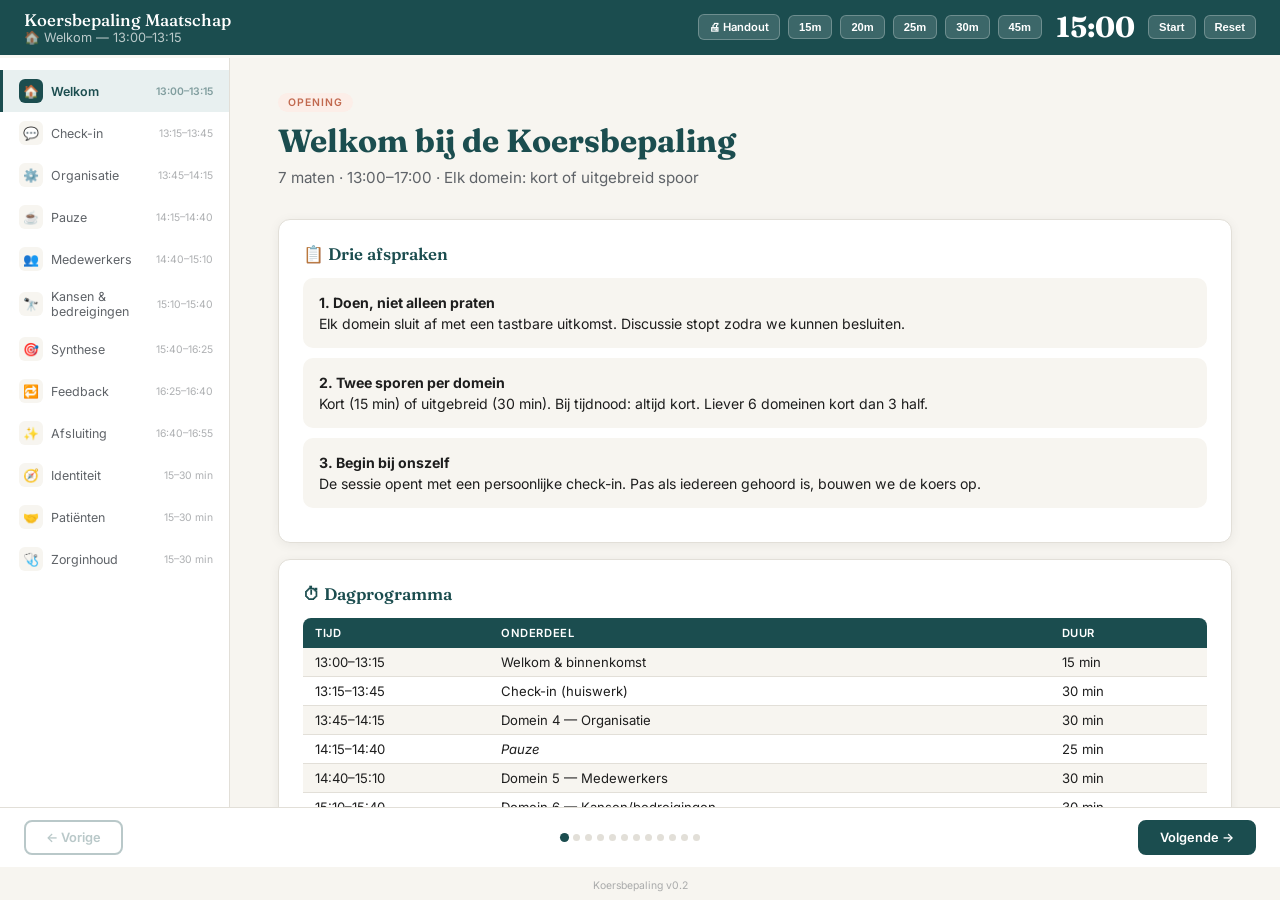
==== commit 7e0fa39f: "Fix handout button on mobile Move handout link into topbar-timer group so it wraps correctly on smal" ====
--- a/facilitatie-app.html
+++ b/facilitatie-app.html
@@ -177,7 +177,8 @@
   transition: all 0.15s; gap: 1px; line-height: 1;
 }
 .vote-btn:hover { transform: scale(1.1); }
-.vote-btn .vote-count { font-size: 0.55rem; font-weight: 700; color: var(--text-secondary); }
+.vote-btn .vote-count { font-size: 0.55rem; font-weight: 700; color: var(--text-secondary); cursor: pointer; border-radius: 3px; padding: 0 2px; }
+.vote-btn .vote-count:hover { background: var(--red-light); color: var(--red); }
 .vote-btn.flash-up { background: var(--green-light); border-color: var(--green); }
 .vote-btn.flash-down { background: var(--red-light); border-color: var(--red); }
 .vote-btn.flash-side { background: var(--yellow-light); border-color: var(--yellow); }
@@ -553,10 +554,8 @@
       <div class="topbar-section" id="topbarSection">Welkom</div>
     </div>
   </div>
-  <div style="display:flex;align-items:center;gap:12px;">
-    <a href="/api/handout.pdf" target="_blank" class="timer-btn" style="background:rgba(255,255,255,0.15);color:white;text-decoration:none;padding:5px 12px;">🖨 Handout</a>
-  </div>
   <div class="topbar-timer">
+    <a href="/api/handout.pdf" target="_blank" rel="noopener" download="handout.pdf" class="timer-btn" style="background:rgba(255,255,255,0.15);color:white;text-decoration:none;">🖨 Handout</a>
     <button class="timer-btn" onclick="setTimer(15)">15m</button>
     <button class="timer-btn" onclick="setTimer(20)">20m</button>
     <button class="timer-btn" onclick="setTimer(25)">25m</button>
@@ -700,7 +699,7 @@
       <!-- STAP 1 -->
       <div class="flow-step" data-step="1">
         <div class="card-title" style="margin-bottom:4px;">Stem: hoe werken wij eigenlijk?</div>
-        <div class="vote-hint">Wees eerlijk, niet beleefd. Deze stellingen zijn bewust scherp geformuleerd om het gesprek open te breken.</div>
+        <div class="vote-hint">Wees eerlijk, niet beleefd. Deze stellingen zijn bewust scherp geformuleerd om het gesprek open te breken. <span style="opacity:0.5;">Klik op het getal om een stem te corrigeren.</span></div>
       </div>
       <div style="padding-left:40px;">
         ${stelling('o-l1', 'Wij zijn een reactieve praktijk — we blussen brandjes in plaats van ze te voorkomen.')}
@@ -1037,7 +1036,7 @@
       <!-- KORT SPOOR -->
       <div class="flow-step" data-step="1">
         <div class="card-title" style="margin-bottom:4px;">Stem op de stellingen</div>
-        <div class="vote-hint">Wees eerlijk — er zijn geen foute antwoorden.</div>
+        <div class="vote-hint">Wees eerlijk — er zijn geen foute antwoorden. <span style="opacity:0.5;">Klik op het getal om een stem te corrigeren.</span></div>
       </div>
       <div style="padding-left:40px;">
         ${stelling('z-s1', 'Wij zeggen te vaak ja tegen zorg die eigenlijk niet bij ons hoort.')}
@@ -1064,7 +1063,7 @@
       <!-- UITGEBREID SPOOR: STAP 1 -->
       <div class="flow-step" data-step="1">
         <div class="card-title" style="margin-bottom:4px;">Stem: hoe gaan we om met binnenkomende zorg?</div>
-        <div class="vote-hint">Wees eerlijk — er zijn geen foute antwoorden.</div>
+        <div class="vote-hint">Wees eerlijk — er zijn geen foute antwoorden. <span style="opacity:0.5;">Klik op het getal om een stem te corrigeren.</span></div>
       </div>
       <div style="padding-left:40px;">
         ${stelling('z-l1', 'Wij zeggen te vaak ja tegen zorg die eigenlijk niet bij ons hoort.')}
@@ -1139,11 +1138,10 @@
   return `<div class="stelling" id="stelling-${id}">
     <div class="stelling-text">${text}</div>
     <div class="vote-btns">
-      <button class="vote-btn" onclick="vote('${id}','up',this)" oncontextmenu="return unvote('${id}','up',this)">👍<span class="vote-count" id="vc-${id}-up">0</span></button>
-      <button class="vote-btn" onclick="vote('${id}','side',this)" oncontextmenu="return unvote('${id}','side',this)">🤷<span class="vote-count" id="vc-${id}-side">0</span></button>
-      <button class="vote-btn" onclick="vote('${id}','down',this)" oncontextmenu="return unvote('${id}','down',this)">👎<span class="vote-count" id="vc-${id}-down">0</span></button>
-    </div>
-    <div class="vote-hint-undo" style="display:none;font-size:0.6rem;color:var(--text-secondary);text-align:right;margin-top:2px;">Rechts-klik = stem verlagen</div>
+      <button class="vote-btn" onclick="vote('${id}','up',this)">👍<span class="vote-count" id="vc-${id}-up" onclick="event.stopPropagation();unvote('${id}','up',this.closest('.vote-btn'))">0</span></button>
+      <button class="vote-btn" onclick="vote('${id}','side',this)">🤷<span class="vote-count" id="vc-${id}-side" onclick="event.stopPropagation();unvote('${id}','side',this.closest('.vote-btn'))">0</span></button>
+      <button class="vote-btn" onclick="vote('${id}','down',this)">👎<span class="vote-count" id="vc-${id}-down" onclick="event.stopPropagation();unvote('${id}','down',this.closest('.vote-btn'))">0</span></button>
+    </div>
   </div>`;
 }
 
@@ -1249,8 +1247,6 @@
   if (el) el.textContent = state.votes[id][direction];
   btn.classList.add('flash-' + direction);
   setTimeout(() => btn.classList.remove('flash-' + direction), 300);
-  const hint = btn.closest('.stelling')?.querySelector('.vote-hint-undo');
-  if (hint) { hint.style.display = 'block'; setTimeout(() => hint.style.display = 'none', 4000); }
 }
 
 function unvote(id, direction, btn) {
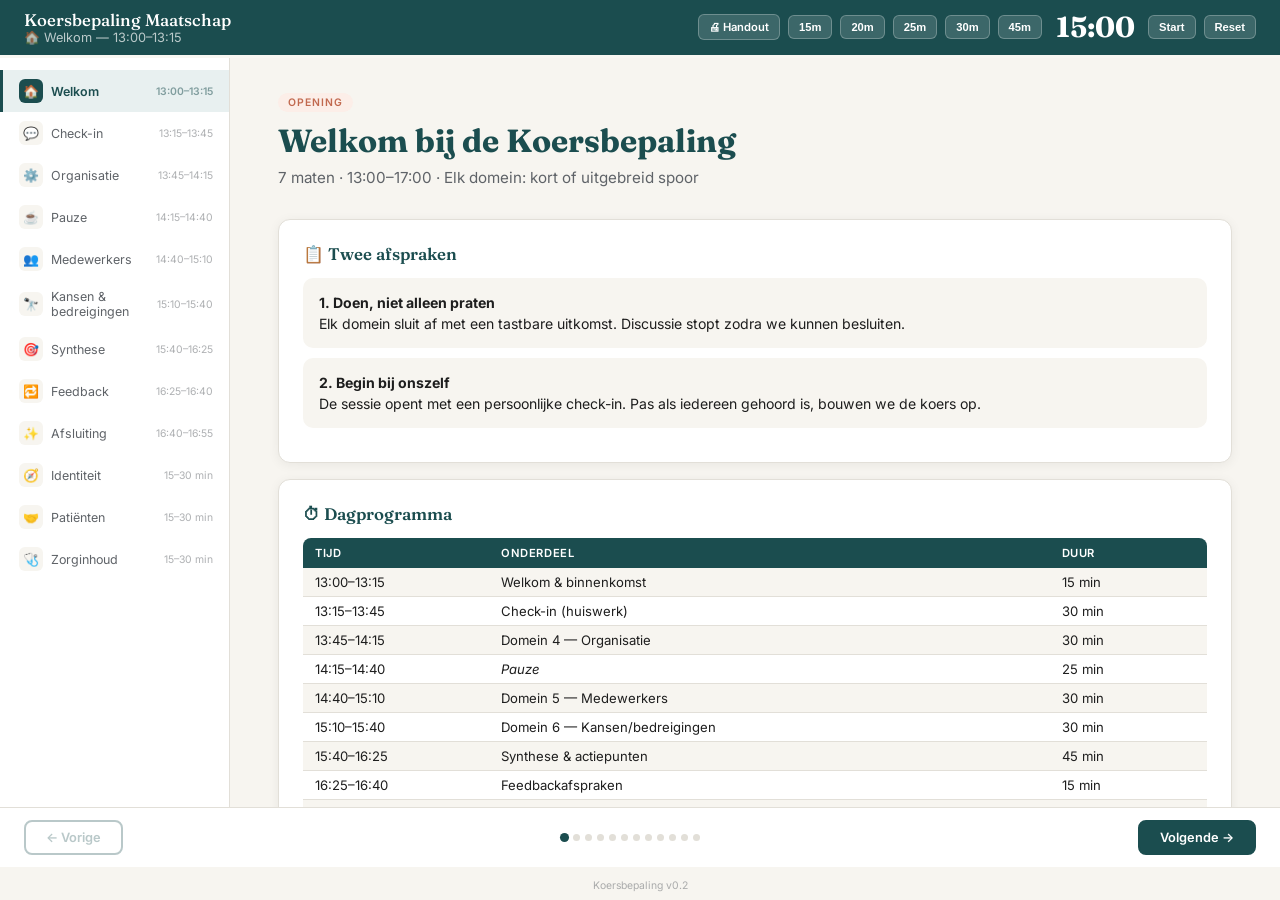
==== commit 3cb257b2: "Remove 'Twee sporen per domein' ground rule No longer applicable since short tracks were removed.  M" ====
--- a/facilitatie-app.html
+++ b/facilitatie-app.html
@@ -175,10 +175,10 @@
   background: white; cursor: pointer; font-size: 0.85rem; display: flex;
   flex-direction: column; align-items: center; justify-content: center;
   transition: all 0.15s; gap: 1px; line-height: 1;
+  touch-action: manipulation; user-select: none; -webkit-user-select: none;
 }
 .vote-btn:hover { transform: scale(1.1); }
-.vote-btn .vote-count { font-size: 0.55rem; font-weight: 700; color: var(--text-secondary); cursor: pointer; border-radius: 3px; padding: 0 2px; }
-.vote-btn .vote-count:hover { background: var(--red-light); color: var(--red); }
+.vote-btn .vote-count { font-size: 0.55rem; font-weight: 700; color: var(--text-secondary); }
 .vote-btn.flash-up { background: var(--green-light); border-color: var(--green); }
 .vote-btn.flash-down { background: var(--red-light); border-color: var(--red); }
 .vote-btn.flash-side { background: var(--yellow-light); border-color: var(--yellow); }
@@ -641,10 +641,9 @@
     <div class="section-title">Welkom bij de Koersbepaling</div>
     <div class="section-subtitle">7 maten · 13:00–17:00 · Elk domein: kort of uitgebreid spoor</div>
     <div class="card">
-      <div class="card-title">📋 Drie afspraken</div>
+      <div class="card-title">📋 Twee afspraken</div>
       <div class="stelling"><div class="stelling-text"><strong>1. Doen, niet alleen praten</strong><br>Elk domein sluit af met een tastbare uitkomst. Discussie stopt zodra we kunnen besluiten.</div></div>
-      <div class="stelling"><div class="stelling-text"><strong>2. Twee sporen per domein</strong><br>Kort (15 min) of uitgebreid (30 min). Bij tijdnood: altijd kort. Liever 6 domeinen kort dan 3 half.</div></div>
-      <div class="stelling"><div class="stelling-text"><strong>3. Begin bij onszelf</strong><br>De sessie opent met een persoonlijke check-in. Pas als iedereen gehoord is, bouwen we de koers op.</div></div>
+      <div class="stelling"><div class="stelling-text"><strong>2. Begin bij onszelf</strong><br>De sessie opent met een persoonlijke check-in. Pas als iedereen gehoord is, bouwen we de koers op.</div></div>
     </div>
     <div class="card">
       <div class="card-title">⏱ Dagprogramma</div>
@@ -699,7 +698,7 @@
       <!-- STAP 1 -->
       <div class="flow-step" data-step="1">
         <div class="card-title" style="margin-bottom:4px;">Stem: hoe werken wij eigenlijk?</div>
-        <div class="vote-hint">Wees eerlijk, niet beleefd. Deze stellingen zijn bewust scherp geformuleerd om het gesprek open te breken. <span style="opacity:0.5;">Klik op het getal om een stem te corrigeren.</span></div>
+        <div class="vote-hint">Wees eerlijk, niet beleefd. Deze stellingen zijn bewust scherp geformuleerd om het gesprek open te breken. <span style="opacity:0.5;">Ingedrukt houden = stem corrigeren.</span></div>
       </div>
       <div style="padding-left:40px;">
         ${stelling('o-l1', 'Wij zijn een reactieve praktijk — we blussen brandjes in plaats van ze te voorkomen.')}
@@ -1036,7 +1035,7 @@
       <!-- KORT SPOOR -->
       <div class="flow-step" data-step="1">
         <div class="card-title" style="margin-bottom:4px;">Stem op de stellingen</div>
-        <div class="vote-hint">Wees eerlijk — er zijn geen foute antwoorden. <span style="opacity:0.5;">Klik op het getal om een stem te corrigeren.</span></div>
+        <div class="vote-hint">Wees eerlijk — er zijn geen foute antwoorden. <span style="opacity:0.5;">Ingedrukt houden = stem corrigeren.</span></div>
       </div>
       <div style="padding-left:40px;">
         ${stelling('z-s1', 'Wij zeggen te vaak ja tegen zorg die eigenlijk niet bij ons hoort.')}
@@ -1063,7 +1062,7 @@
       <!-- UITGEBREID SPOOR: STAP 1 -->
       <div class="flow-step" data-step="1">
         <div class="card-title" style="margin-bottom:4px;">Stem: hoe gaan we om met binnenkomende zorg?</div>
-        <div class="vote-hint">Wees eerlijk — er zijn geen foute antwoorden. <span style="opacity:0.5;">Klik op het getal om een stem te corrigeren.</span></div>
+        <div class="vote-hint">Wees eerlijk — er zijn geen foute antwoorden. <span style="opacity:0.5;">Ingedrukt houden = stem corrigeren.</span></div>
       </div>
       <div style="padding-left:40px;">
         ${stelling('z-l1', 'Wij zeggen te vaak ja tegen zorg die eigenlijk niet bij ons hoort.')}
@@ -1138,9 +1137,9 @@
   return `<div class="stelling" id="stelling-${id}">
     <div class="stelling-text">${text}</div>
     <div class="vote-btns">
-      <button class="vote-btn" onclick="vote('${id}','up',this)">👍<span class="vote-count" id="vc-${id}-up" onclick="event.stopPropagation();unvote('${id}','up',this.closest('.vote-btn'))">0</span></button>
-      <button class="vote-btn" onclick="vote('${id}','side',this)">🤷<span class="vote-count" id="vc-${id}-side" onclick="event.stopPropagation();unvote('${id}','side',this.closest('.vote-btn'))">0</span></button>
-      <button class="vote-btn" onclick="vote('${id}','down',this)">👎<span class="vote-count" id="vc-${id}-down" onclick="event.stopPropagation();unvote('${id}','down',this.closest('.vote-btn'))">0</span></button>
+      <button class="vote-btn" onpointerdown="vDown('${id}','up',this,event)" onpointerup="vUp('${id}','up',this)" onpointercancel="vCancel(this)" onpointerleave="vCancel(this)">👍<span class="vote-count" id="vc-${id}-up">0</span></button>
+      <button class="vote-btn" onpointerdown="vDown('${id}','side',this,event)" onpointerup="vUp('${id}','side',this)" onpointercancel="vCancel(this)" onpointerleave="vCancel(this)">🤷<span class="vote-count" id="vc-${id}-side">0</span></button>
+      <button class="vote-btn" onpointerdown="vDown('${id}','down',this,event)" onpointerup="vUp('${id}','down',this)" onpointercancel="vCancel(this)" onpointerleave="vCancel(this)">👎<span class="vote-count" id="vc-${id}-down">0</span></button>
     </div>
   </div>`;
 }
@@ -1238,28 +1237,36 @@
 }
 
 // ===== USER ACTIONS =====
-function vote(id, direction, btn) {
+function vDown(id, dir, btn, e) {
+  e.preventDefault();
+  btn._vLong = false;
+  btn._vTimer = setTimeout(() => {
+    btn._vLong = true;
+    if (!state.votes[id] || (state.votes[id][dir] || 0) <= 0) return;
+    state.votes[id][dir]--;
+    save();
+    serverPush({ type: 'unvote', id, direction: dir });
+    const el = document.getElementById(`vc-${id}-${dir}`);
+    if (el) el.textContent = state.votes[id][dir];
+    btn.style.background = '#fce4ec';
+    setTimeout(() => btn.style.background = '', 400);
+  }, 500);
+}
+function vUp(id, dir, btn) {
+  clearTimeout(btn._vTimer);
+  if (btn._vLong) return;
   if (!state.votes[id]) state.votes[id] = { up: 0, side: 0, down: 0 };
-  state.votes[id][direction]++;
+  state.votes[id][dir]++;
   save();
-  serverPush({ type: 'vote', id, direction });
-  const el = document.getElementById(`vc-${id}-${direction}`);
-  if (el) el.textContent = state.votes[id][direction];
-  btn.classList.add('flash-' + direction);
-  setTimeout(() => btn.classList.remove('flash-' + direction), 300);
-}
-
-function unvote(id, direction, btn) {
-  if (!state.votes[id]) return false;
-  if ((state.votes[id][direction] || 0) <= 0) return false;
-  state.votes[id][direction]--;
-  save();
-  serverPush({ type: 'unvote', id, direction });
-  const el = document.getElementById(`vc-${id}-${direction}`);
-  if (el) el.textContent = state.votes[id][direction];
-  btn.style.background = '#fce4ec';
-  setTimeout(() => btn.style.background = '', 300);
-  return false;
+  serverPush({ type: 'vote', id, direction: dir });
+  const el = document.getElementById(`vc-${id}-${dir}`);
+  if (el) el.textContent = state.votes[id][dir];
+  btn.classList.add('flash-' + dir);
+  setTimeout(() => btn.classList.remove('flash-' + dir), 300);
+}
+function vCancel(btn) {
+  clearTimeout(btn._vTimer);
+  btn._vLong = false;
 }
 
 function addSticky(zoneId) {
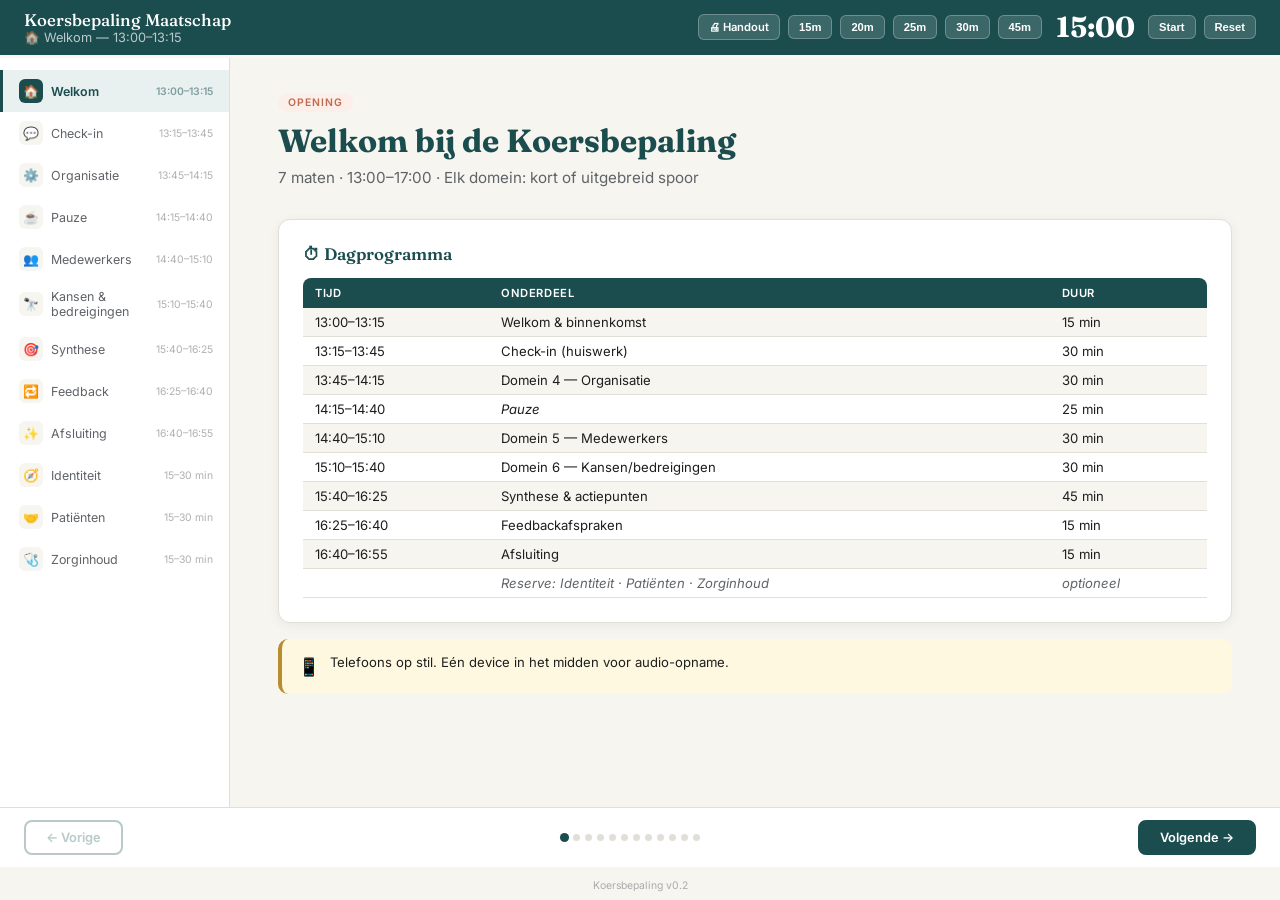
==== commit e402225e: "Remove ground rules card from welcome slide Made-with: Cursor" ====
--- a/facilitatie-app.html
+++ b/facilitatie-app.html
@@ -640,11 +640,6 @@
     <div class="section-badge">Opening</div>
     <div class="section-title">Welkom bij de Koersbepaling</div>
     <div class="section-subtitle">7 maten · 13:00–17:00 · Elk domein: kort of uitgebreid spoor</div>
-    <div class="card">
-      <div class="card-title">📋 Twee afspraken</div>
-      <div class="stelling"><div class="stelling-text"><strong>1. Doen, niet alleen praten</strong><br>Elk domein sluit af met een tastbare uitkomst. Discussie stopt zodra we kunnen besluiten.</div></div>
-      <div class="stelling"><div class="stelling-text"><strong>2. Begin bij onszelf</strong><br>De sessie opent met een persoonlijke check-in. Pas als iedereen gehoord is, bouwen we de koers op.</div></div>
-    </div>
     <div class="card">
       <div class="card-title">⏱ Dagprogramma</div>
       <table class="smart-table">
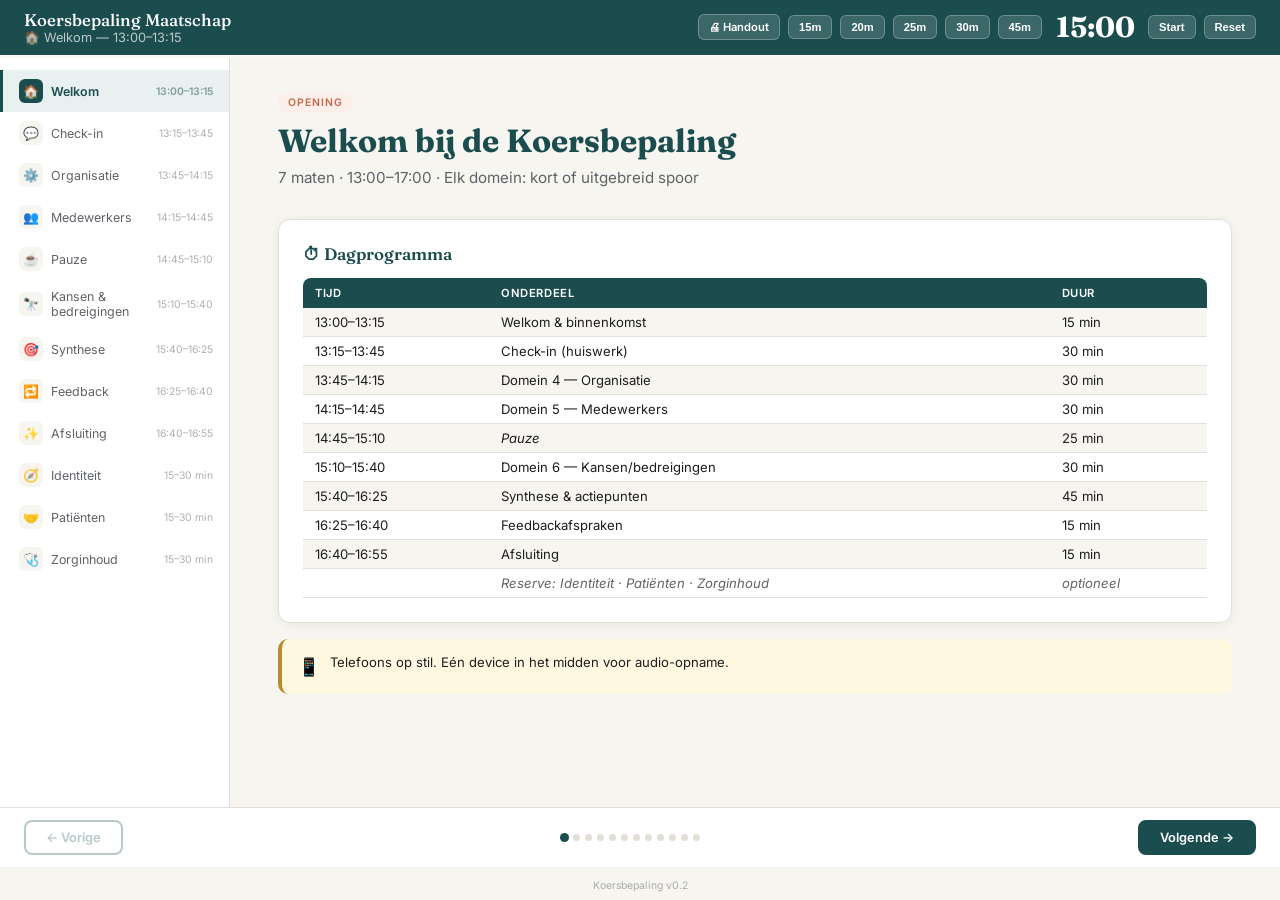
==== commit 5a20b3a4: "Move pauze from after domein 4 to after domein 5 Medewerkers now runs 14:15-14:45, Pauze 14:45-15:10" ====
--- a/facilitatie-app.html
+++ b/facilitatie-app.html
@@ -647,8 +647,8 @@
         <tr><td>13:00–13:15</td><td>Welkom & binnenkomst</td><td>15 min</td></tr>
         <tr><td>13:15–13:45</td><td>Check-in (huiswerk)</td><td>30 min</td></tr>
         <tr><td>13:45–14:15</td><td>Domein 4 — Organisatie</td><td>30 min</td></tr>
-        <tr><td>14:15–14:40</td><td><em>Pauze</em></td><td>25 min</td></tr>
-        <tr><td>14:40–15:10</td><td>Domein 5 — Medewerkers</td><td>30 min</td></tr>
+        <tr><td>14:15–14:45</td><td>Domein 5 — Medewerkers</td><td>30 min</td></tr>
+        <tr><td>14:45–15:10</td><td><em>Pauze</em></td><td>25 min</td></tr>
         <tr><td>15:10–15:40</td><td>Domein 6 — Kansen/bedreigingen</td><td>30 min</td></tr>
         <tr><td>15:40–16:25</td><td>Synthese & actiepunten</td><td>45 min</td></tr>
         <tr><td>16:25–16:40</td><td>Feedbackafspraken</td><td>15 min</td></tr>
@@ -763,11 +763,7 @@
     ${outcomeBox('2–3 verbeterpunten met eigenaar + één organisatieprincipe + één financieel principe')}`
 },
 {
-  id:'pauze', icon:'☕', title:'Pauze', time:'14:15–14:40', minutes:25,
-  render: () => `<div class="pauze-screen"><div class="pauze-icon">☕</div><div class="pauze-title">Pauze</div><div class="pauze-sub">14:15–14:40 · 25 minuten — even naar buiten, bewegen, koffie</div></div>`
-},
-{
-  id:'medewerkers', icon:'👥', title:'Medewerkers', time:'14:40–15:10', minutes:30,
+  id:'medewerkers', icon:'👥', title:'Medewerkers', time:'14:15–14:45', minutes:30,
   render: () => `
     <div class="section-badge">Domein 5</div>
     <div class="section-title">Medewerkers</div>
@@ -831,6 +827,10 @@
       </div>
     </div>
     ${outcomeBox('Één principe over wat wij geven + één principe over wat wij verwachten')}`
+},
+{
+  id:'pauze', icon:'☕', title:'Pauze', time:'14:45–15:10', minutes:25,
+  render: () => `<div class="pauze-screen"><div class="pauze-icon">☕</div><div class="pauze-title">Pauze</div><div class="pauze-sub">14:45–15:10 · 25 minuten — even naar buiten, bewegen, koffie</div></div>`
 },
 {
   id:'kansen', icon:'🔭', title:'Kansen & bedreigingen', time:'15:10–15:40', minutes:30,
